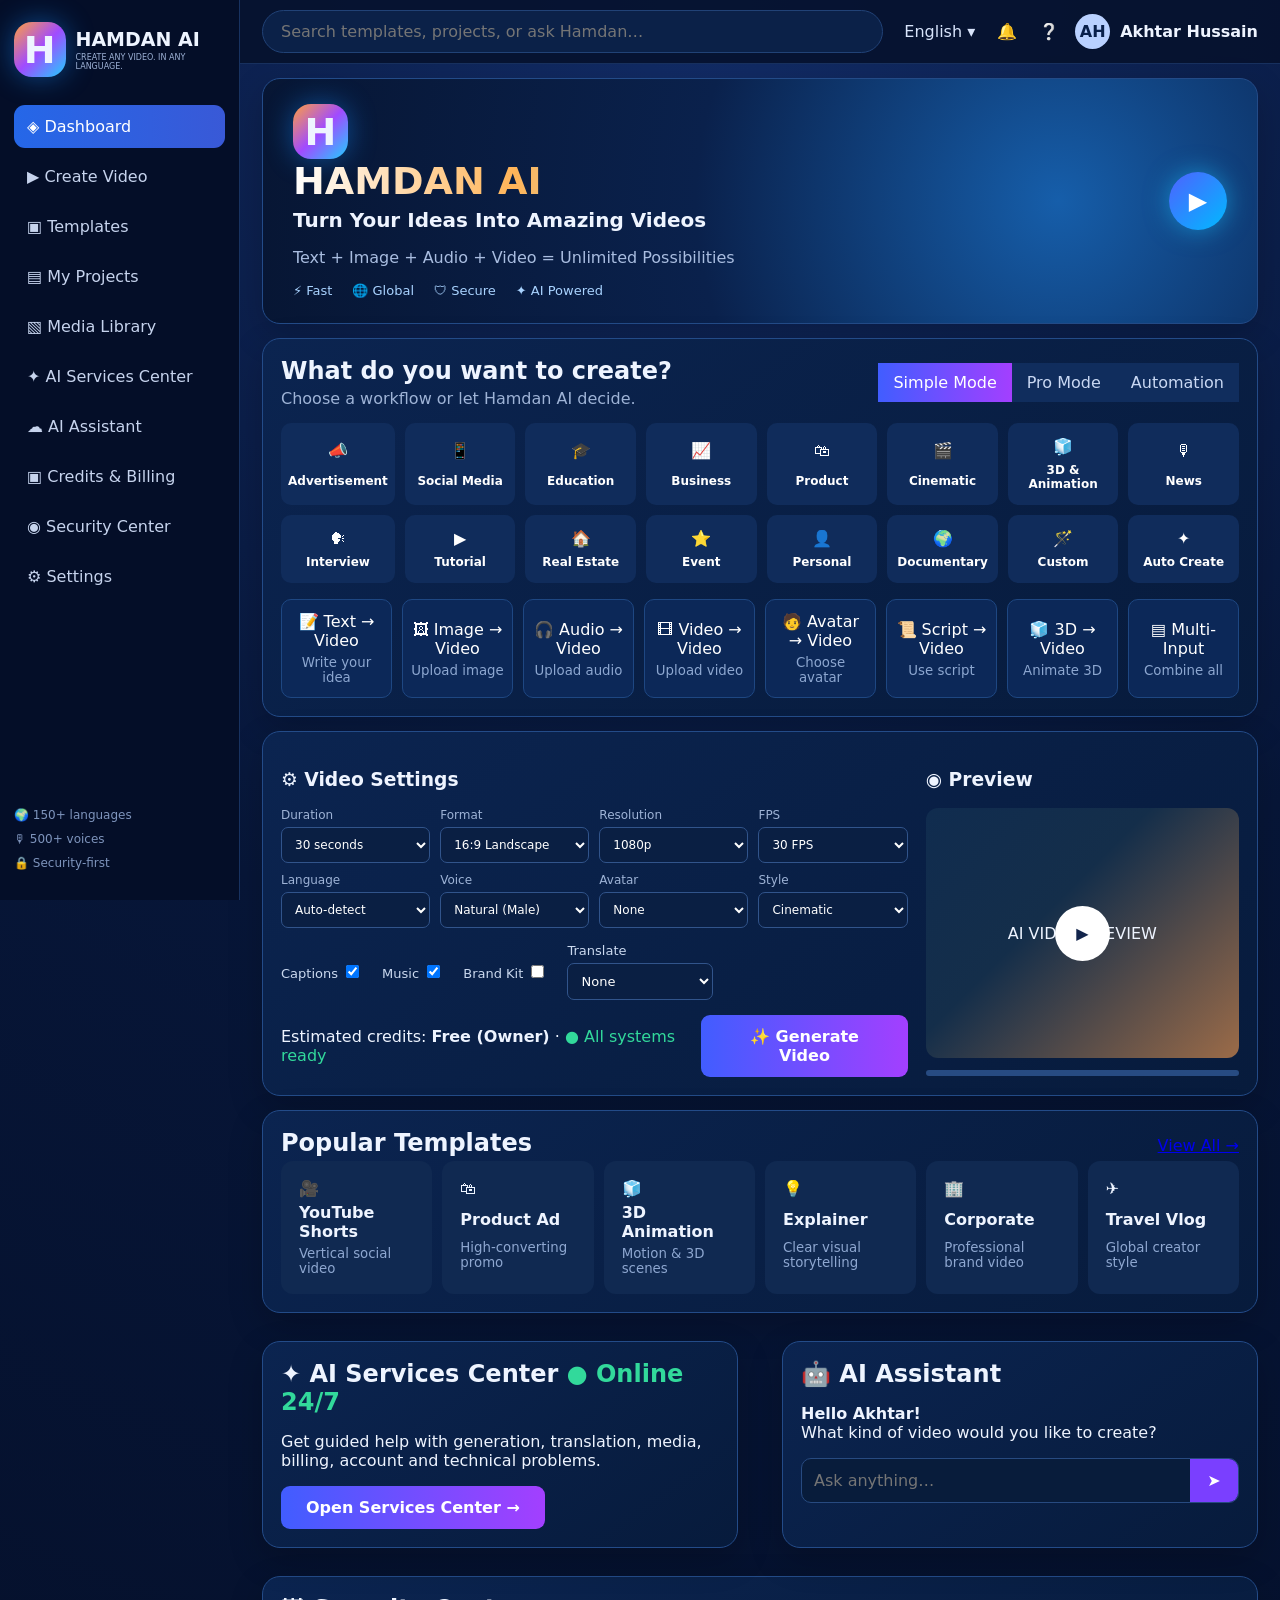
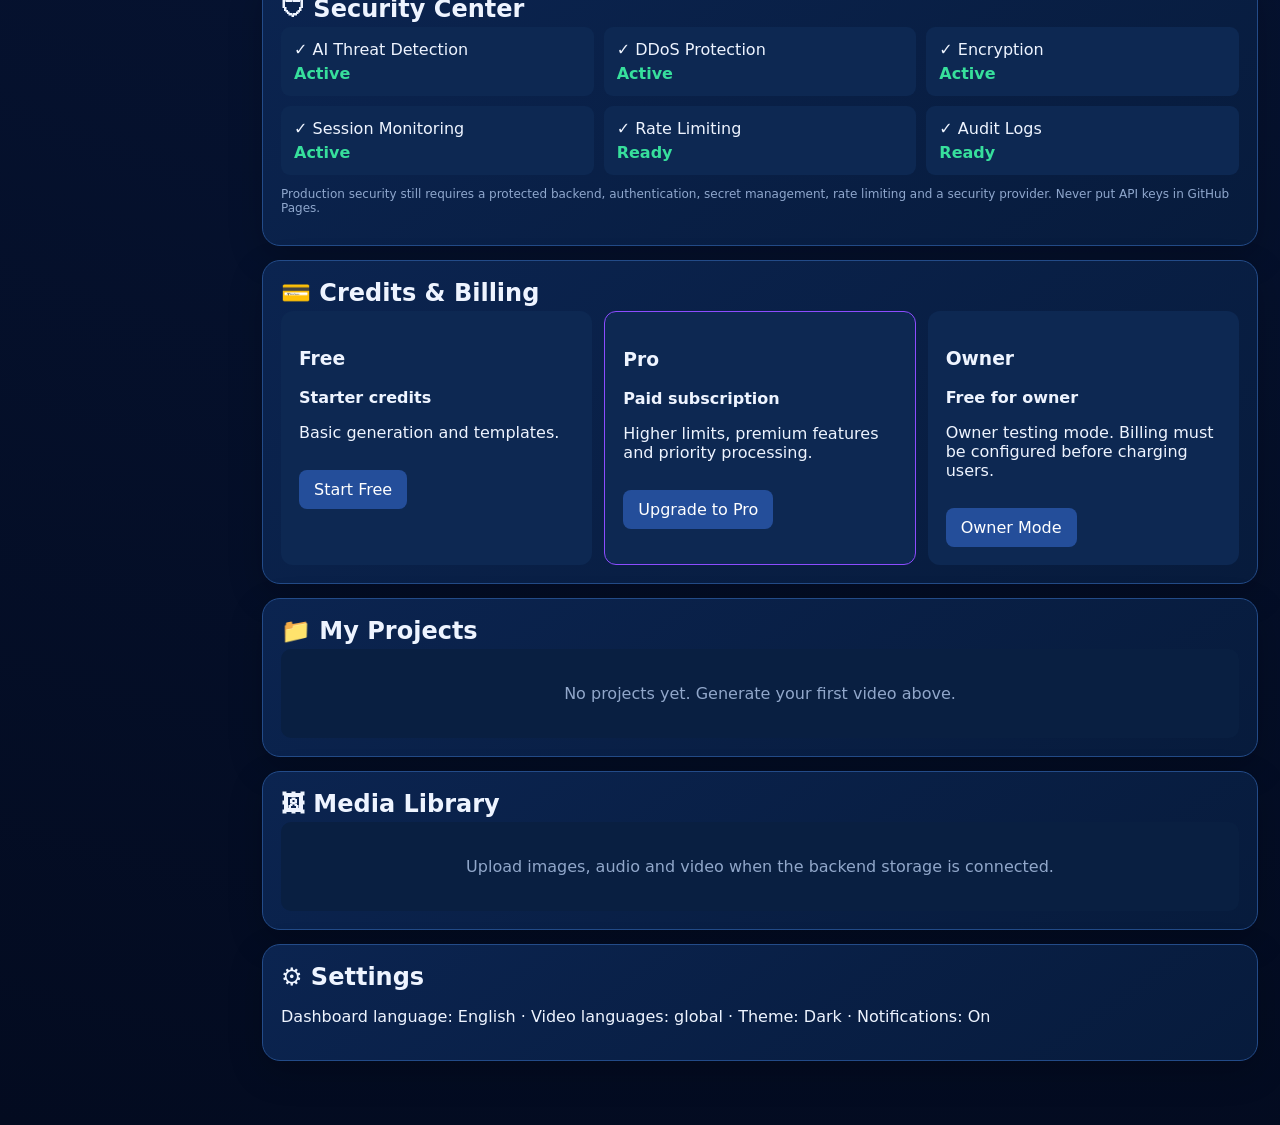
==== index.html @ 74b2fecd "Add files via upload" ====
<!doctype html>
<html lang="en">
<head>
<meta charset="utf-8">
<meta name="viewport" content="width=device-width,initial-scale=1">
<meta name="description" content="Hamdan AI — global AI video creation platform. Create videos from text, images, audio and video.">
<title>Hamdan AI — Global AI Video Platform</title>
<link rel="stylesheet" href="styles.css">
</head>
<body>
<div class="app">
  <aside class="sidebar">
    <div class="brand"><div class="logo">H</div><div><b>HAMDAN AI</b><small>CREATE ANY VIDEO. IN ANY LANGUAGE.</small></div></div>
    <nav>
      <a class="active" href="#dashboard">◈ Dashboard</a>
      <a href="#create">▶ Create Video</a>
      <a href="#templates">▣ Templates</a>
      <a href="#projects">▤ My Projects</a>
      <a href="#media">▧ Media Library</a>
      <a href="#services">✦ AI Services Center</a>
      <a href="#assistant">☁ AI Assistant</a>
      <a href="#billing">▣ Credits & Billing</a>
      <a href="#security">◉ Security Center</a>
      <a href="#settings">⚙ Settings</a>
    </nav>
    <div class="sidebar-foot">🌍 150+ languages<br>🎙 500+ voices<br>🔒 Security-first</div>
  </aside>

  <main>
    <header class="topbar">
      <input id="search" placeholder="Search templates, projects, or ask Hamdan…" aria-label="Search">
      <div class="top-actions"><button>English ▾</button><button>🔔</button><button>❔</button><div class="avatar">AH</div><b>Akhtar Hussain</b></div>
    </header>

    <section id="dashboard" class="hero">
      <div><div class="hero-logo">H</div><h1>HAMDAN AI</h1><h2>Turn Your Ideas Into Amazing Videos</h2><p>Text + Image + Audio + Video = Unlimited Possibilities</p>
      <div class="badges"><span>⚡ Fast</span><span>🌐 Global</span><span>🛡 Secure</span><span>✦ AI Powered</span></div></div>
      <button class="play" onclick="showToast('Demo preview opened')">▶</button>
    </section>

    <section id="create" class="panel">
      <div class="section-head"><div><h2>What do you want to create?</h2><p>Choose a workflow or let Hamdan AI decide.</p></div><div class="tabs"><button class="selected">Simple Mode</button><button>Pro Mode</button><button>Automation</button></div></div>
      <div class="cards categories">
        <button>📣<b>Advertisement</b></button><button>📱<b>Social Media</b></button><button>🎓<b>Education</b></button><button>📈<b>Business</b></button><button>🛍<b>Product</b></button><button>🎬<b>Cinematic</b></button><button>🧊<b>3D & Animation</b></button><button>🎙<b>News</b></button>
        <button>🗣<b>Interview</b></button><button>▶<b>Tutorial</b></button><button>🏠<b>Real Estate</b></button><button>⭐<b>Event</b></button><button>👤<b>Personal</b></button><button>🌍<b>Documentary</b></button><button>🪄<b>Custom</b></button><button>✦<b>Auto Create</b></button>
      </div>
      <div class="start-row">
        <button onclick="selectMode('text')">📝 Text → Video<small>Write your idea</small></button>
        <button onclick="selectMode('image')">🖼 Image → Video<small>Upload image</small></button>
        <button onclick="selectMode('audio')">🎧 Audio → Video<small>Upload audio</small></button>
        <button onclick="selectMode('video')">🎞 Video → Video<small>Upload video</small></button>
        <button onclick="selectMode('avatar')">🧑 Avatar → Video<small>Choose avatar</small></button>
        <button onclick="selectMode('script')">📜 Script → Video<small>Use script</small></button>
        <button onclick="selectMode('3d')">🧊 3D → Video<small>Animate 3D</small></button>
        <button onclick="selectMode('multi')">▤ Multi-Input<small>Combine all</small></button>
      </div>
    </section>

    <section class="workspace panel">
      <div class="settings">
        <h3>⚙ Video Settings</h3>
        <div class="grid">
          <label>Duration<select><option>30 seconds</option><option>60 seconds</option><option>2 minutes</option><option>5 minutes</option></select></label>
          <label>Format<select><option>16:9 Landscape</option><option>9:16 Portrait</option><option>1:1 Square</option></select></label>
          <label>Resolution<select><option>1080p</option><option>720p</option><option>4K</option></select></label>
          <label>FPS<select><option>30 FPS</option><option>60 FPS</option></select></label>
          <label>Language<select><option>Auto-detect</option><option>English</option><option>Urdu</option><option>Arabic</option><option>Spanish</option><option>French</option></select></label>
          <label>Voice<select><option>Natural (Male)</option><option>Natural (Female)</option></select></label>
          <label>Avatar<select><option>None</option><option>AI Presenter</option></select></label>
          <label>Style<select><option>Cinematic</option><option>Realistic</option><option>Animation</option><option>Documentary</option></select></label>
        </div>
        <div class="toggles"><span>Captions <input type="checkbox" checked></span><span>Music <input type="checkbox" checked></span><span>Brand Kit <input type="checkbox"></span><span>Translate <select><option>None</option><option>Urdu</option><option>Arabic</option></select></span></div>
        <div class="generate"><span>Estimated credits: <b>Free (Owner)</b> · <i>● All systems ready</i></span><button onclick="generate()">✨ Generate Video</button></div>
      </div>
      <div class="preview"><h3>◉ Preview</h3><div class="preview-box"><div>AI VIDEO PREVIEW</div><button onclick="showToast('Preview player opened')">▶</button></div><div class="timeline"></div></div>
    </section>

    <section id="templates" class="panel"><div class="section-head"><h2>Popular Templates</h2><a href="#templates">View All →</a></div><div class="template-grid">
      <article>🎥<b>YouTube Shorts</b><small>Vertical social video</small></article><article>🛍<b>Product Ad</b><small>High-converting promo</small></article><article>🧊<b>3D Animation</b><small>Motion & 3D scenes</small></article><article>💡<b>Explainer</b><small>Clear visual storytelling</small></article><article>🏢<b>Corporate</b><small>Professional brand video</small></article><article>✈️<b>Travel Vlog</b><small>Global creator style</small></article>
    </div></section>

    <section id="services" class="two-col">
      <div class="panel"><h2>✦ AI Services Center <span class="online">● Online 24/7</span></h2><p>Get guided help with generation, translation, media, billing, account and technical problems.</p><button class="primary" onclick="showToast('AI Services Center opened')">Open Services Center →</button></div>
      <div id="assistant" class="panel"><h2>🤖 AI Assistant</h2><p><b>Hello Akhtar!</b><br>What kind of video would you like to create?</p><div class="chat"><input id="chat" placeholder="Ask anything…"><button onclick="chat()">➤</button></div></div>
    </section>

    <section id="security" class="panel"><h2>🛡 Security Center</h2><div class="security-grid"><span>✓ AI Threat Detection <b>Active</b></span><span>✓ DDoS Protection <b>Active</b></span><span>✓ Encryption <b>Active</b></span><span>✓ Session Monitoring <b>Active</b></span><span>✓ Rate Limiting <b>Ready</b></span><span>✓ Audit Logs <b>Ready</b></span></div><p class="notice">Production security still requires a protected backend, authentication, secret management, rate limiting and a security provider. Never put API keys in GitHub Pages.</p></section>

    <section id="billing" class="panel"><h2>💳 Credits & Billing</h2><div class="pricing"><div><h3>Free</h3><strong>Starter credits</strong><p>Basic generation and templates.</p><button onclick="showToast('Free plan selected')">Start Free</button></div><div class="pro"><h3>Pro</h3><strong>Paid subscription</strong><p>Higher limits, premium features and priority processing.</p><button onclick="showToast('Payment integration placeholder')">Upgrade to Pro</button></div><div><h3>Owner</h3><strong>Free for owner</strong><p>Owner testing mode. Billing must be configured before charging users.</p><button onclick="showToast('Owner mode active')">Owner Mode</button></div></div></section>

    <section id="projects" class="panel"><h2>📁 My Projects</h2><div class="empty">No projects yet. Generate your first video above.</div></section>
    <section id="media" class="panel"><h2>🖼 Media Library</h2><div class="empty">Upload images, audio and video when the backend storage is connected.</div></section>
    <section id="settings" class="panel"><h2>⚙ Settings</h2><p>Dashboard language: English · Video languages: global · Theme: Dark · Notifications: On</p></section>
  </main>
</div>
<div id="toast" class="toast"></div>
<script src="app.js"></script>
</body>
</html>
---- styles.css ----
*{box-sizing:border-box}body{margin:0;font-family:Inter,system-ui,-apple-system,Segoe UI,sans-serif;background:#06122e;color:#eef4ff}button,input,select{font:inherit}button{cursor:pointer;border:0}.app{display:flex;min-height:100vh;background:radial-gradient(circle at 55% 0,#122c67 0,#071638 35%,#030b20 100%)}.sidebar{width:240px;padding:22px 14px;border-right:1px solid #183260;background:#040e28;position:sticky;top:0;height:100vh}.brand{display:flex;gap:10px;align-items:center;margin-bottom:28px}.logo,.hero-logo{width:55px;height:55px;border-radius:18px;display:grid;place-items:center;font-size:38px;font-weight:900;background:linear-gradient(135deg,#ff9f3f,#a14bff,#20cfff);box-shadow:0 0 28px #168dff77}.brand b{font-size:19px}.brand small{display:block;color:#9eb2d6;font-size:8px;margin-top:3px}.sidebar nav{display:grid;gap:7px}.sidebar nav a{color:#c6d3ed;text-decoration:none;padding:12px 13px;border-radius:11px}.sidebar nav a.active,.sidebar nav a:hover{background:linear-gradient(90deg,#2567e8,#3959d7);color:#fff}.sidebar-foot{position:absolute;bottom:25px;color:#7e94bc;font-size:12px;line-height:2}main{flex:1;padding-bottom:50px}.topbar{height:64px;border-bottom:1px solid #17305e;display:flex;align-items:center;gap:15px;padding:0 22px;background:#06122ee8;position:sticky;top:0;z-index:5}.topbar input{flex:1;max-width:650px;background:#0b2148;border:1px solid #214276;border-radius:25px;padding:11px 18px;color:#fff}.top-actions{display:flex;align-items:center;gap:10px;margin-left:auto}.top-actions button{background:transparent;color:#d8e4fb}.avatar{width:35px;height:35px;border-radius:50%;background:#b9d1ff;color:#09204b;display:grid;place-items:center;font-weight:800}.hero,.panel{margin:14px 22px;border:1px solid #234b88;border-radius:18px;background:linear-gradient(145deg,#0b2450,#071b3c);box-shadow:0 12px 35px #0003}.hero{min-height:185px;padding:25px 30px;display:flex;align-items:center;justify-content:space-between;background:radial-gradient(circle at 80% 50%,#165eaa,#0a214c 45%,#071634)}.hero h1{font-size:38px;margin:0;background:linear-gradient(90deg,#fff,#ffb458,#9ee7ff);color:transparent;background-clip:text}.hero h2{margin:5px 0;font-size:20px}.hero p{color:#a9bde0}.badges{display:flex;gap:20px;color:#a9d3ff;font-size:13px}.play{width:58px;height:58px;border-radius:50%;background:linear-gradient(135deg,#4e62ff,#00baff);color:#fff;font-size:24px;box-shadow:0 0 25px #18bfff88}.panel{padding:18px}.section-head{display:flex;justify-content:space-between;align-items:center}.section-head h2,.panel h2{margin:0 0 4px}.section-head p{margin:0;color:#9eb3d6}.tabs button{background:#102d5d;color:#c9d8f3;padding:10px 15px}.tabs .selected,.primary,.generate button{background:linear-gradient(90deg,#415dff,#a33fff);color:white}.cards{display:grid;grid-template-columns:repeat(8,1fr);gap:10px;margin-top:15px}.categories button{padding:14px 7px;background:#102c5b;border-radius:10px;color:white;display:grid;gap:7px;place-items:center}.categories button b{font-size:12px}.start-row{display:grid;grid-template-columns:repeat(8,1fr);gap:10px;margin-top:16px}.start-row button{padding:12px 7px;background:#0c2858;border:1px solid #1e4782;color:#fff;border-radius:10px}.start-row small{display:block;color:#8da7d0;margin-top:5px}.workspace{display:grid;grid-template-columns:2fr 1fr;gap:18px}.grid{display:grid;grid-template-columns:repeat(4,1fr);gap:10px}.grid label{font-size:12px;color:#9eb3d6}.grid select,.toggles select{width:100%;margin-top:5px;background:#0a1f43;border:1px solid #31548b;color:#fff;border-radius:7px;padding:9px}.toggles{display:flex;gap:20px;align-items:center;margin:15px 0;color:#cbd9ef;font-size:13px}.generate{display:flex;justify-content:space-between;align-items:center}.generate i,.online{color:#32d99b;font-style:normal}.generate button,.primary{padding:12px 25px;border-radius:9px;font-weight:800}.preview-box{height:250px;border-radius:12px;background:linear-gradient(135deg,#102c4f,#142e4a 40%,#9b6b48);display:grid;place-items:center;position:relative}.preview-box button{position:absolute;width:55px;height:55px;border-radius:50%;background:#fff;color:#13254c}.timeline{height:6px;background:#274b82;border-radius:10px;margin-top:12px}.template-grid{display:grid;grid-template-columns:repeat(6,1fr);gap:10px}.template-grid article{background:#102951;border-radius:12px;padding:18px;min-height:90px;display:grid;gap:5px}.template-grid small{color:#8ea7d0}.two-col{display:grid;grid-template-columns:1fr 1fr;gap:0}.two-col .panel{min-height:150px}.chat{display:flex;background:#081c3b;border:1px solid #274a80;border-radius:10px;overflow:hidden}.chat input{flex:1;background:transparent;border:0;padding:12px;color:white}.chat button{width:48px;background:#7a3fff;color:white}.security-grid{display:grid;grid-template-columns:repeat(3,1fr);gap:10px}.security-grid span{background:#0d2852;padding:13px;border-radius:9px}.security-grid b{display:block;color:#37df9c;margin-top:5px}.notice{color:#8fa7cd;font-size:12px}.pricing{display:grid;grid-template-columns:repeat(3,1fr);gap:12px}.pricing>div{background:#0d2852;padding:18px;border-radius:12px}.pricing .pro{border:1px solid #8c4cff}.pricing button{margin-top:12px;padding:10px 15px;border-radius:8px;background:#244e9a;color:#fff}.empty{padding:35px;text-align:center;color:#91a7ca;background:#091f41;border-radius:10px}.toast{position:fixed;right:25px;bottom:25px;background:#172f5e;border:1px solid #4975c5;padding:13px 18px;border-radius:10px;opacity:0;transform:translateY(15px);transition:.25s}.toast.show{opacity:1;transform:none}@media(max-width:1100px){.cards,.start-row{grid-template-columns:repeat(4,1fr)}.grid{grid-template-columns:repeat(2,1fr)}.template-grid{grid-template-columns:repeat(3,1fr)}}@media(max-width:760px){.sidebar{display:none}.top-actions b{display:none}.hero,.panel{margin:10px}.workspace,.two-col{grid-template-columns:1fr}.cards,.start-row{grid-template-columns:repeat(2,1fr)}.template-grid{grid-template-columns:repeat(2,1fr)}.security-grid,.pricing{grid-template-columns:1fr}.hero{padding:20px}.hero h1{font-size:28px}.badges{gap:8px;flex-wrap:wrap}.topbar{padding:0 10px}.generate{gap:10px;flex-direction:column;align-items:stretch}}
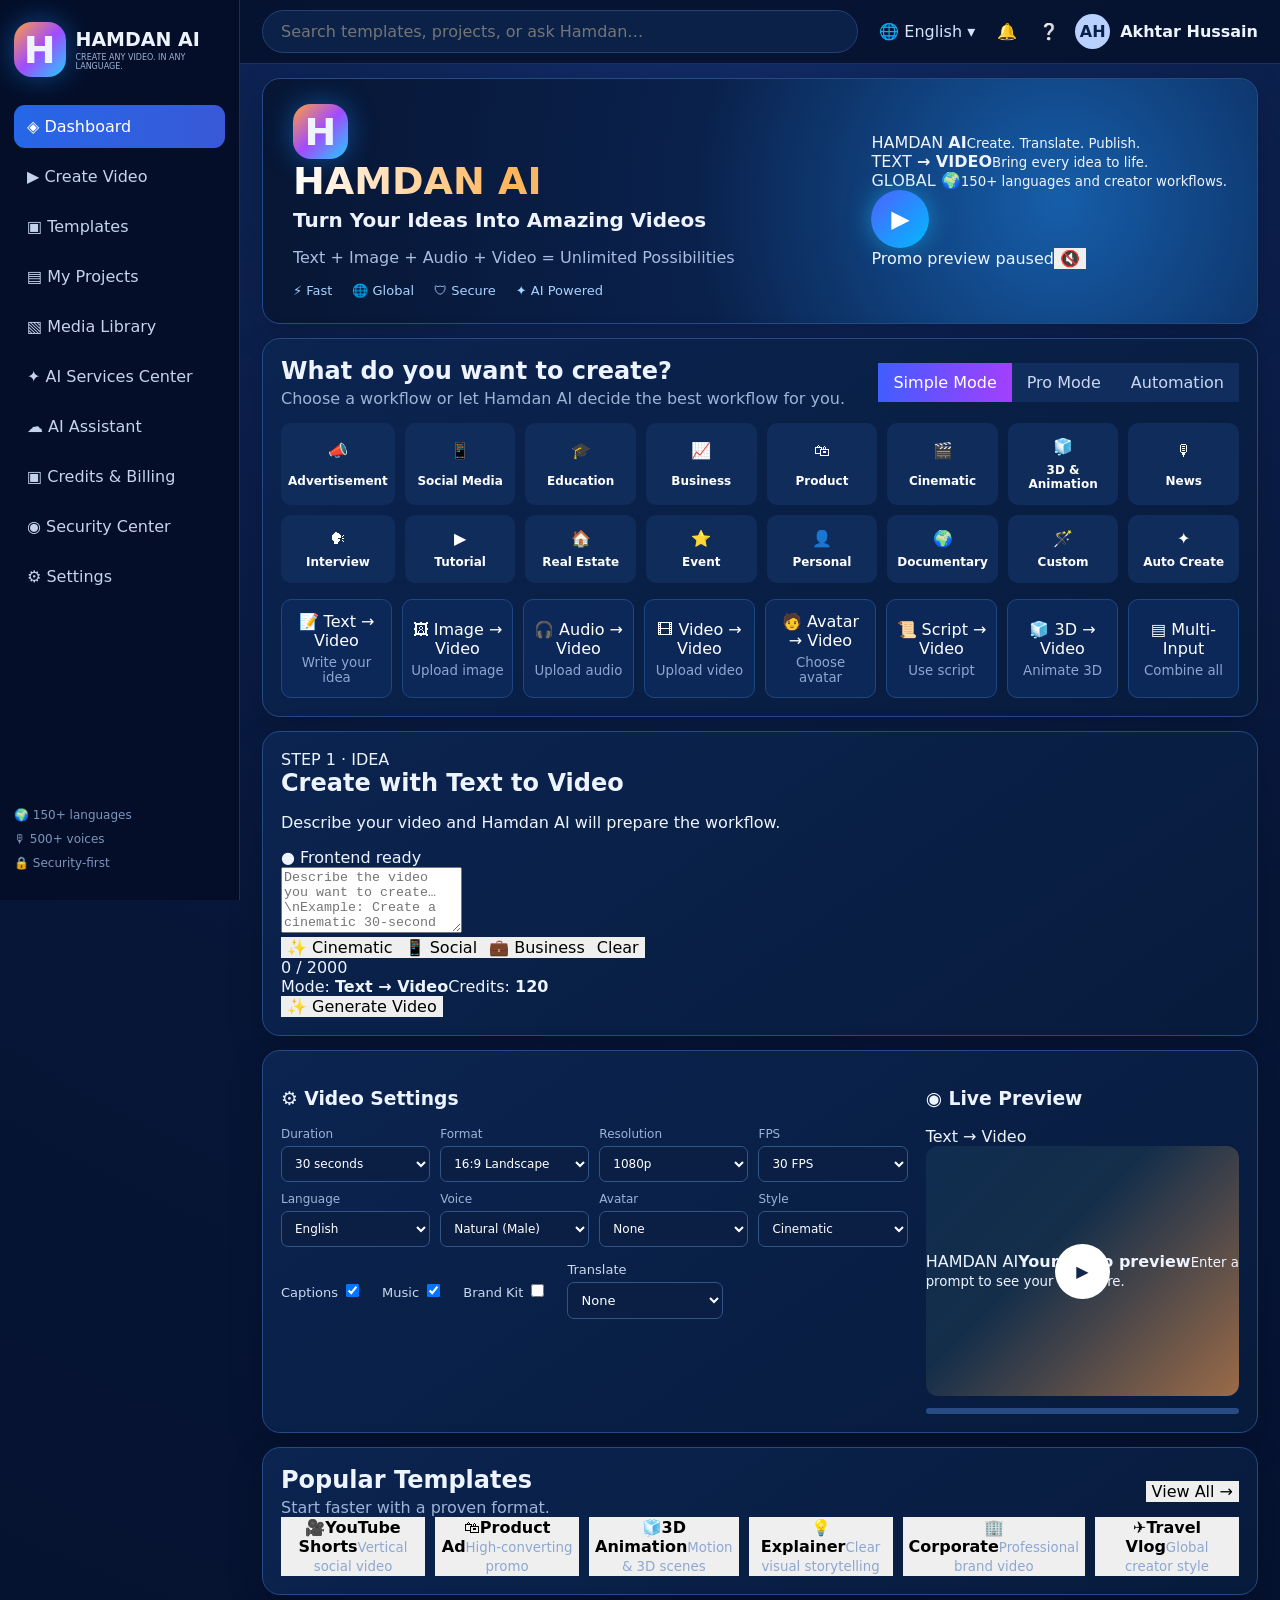
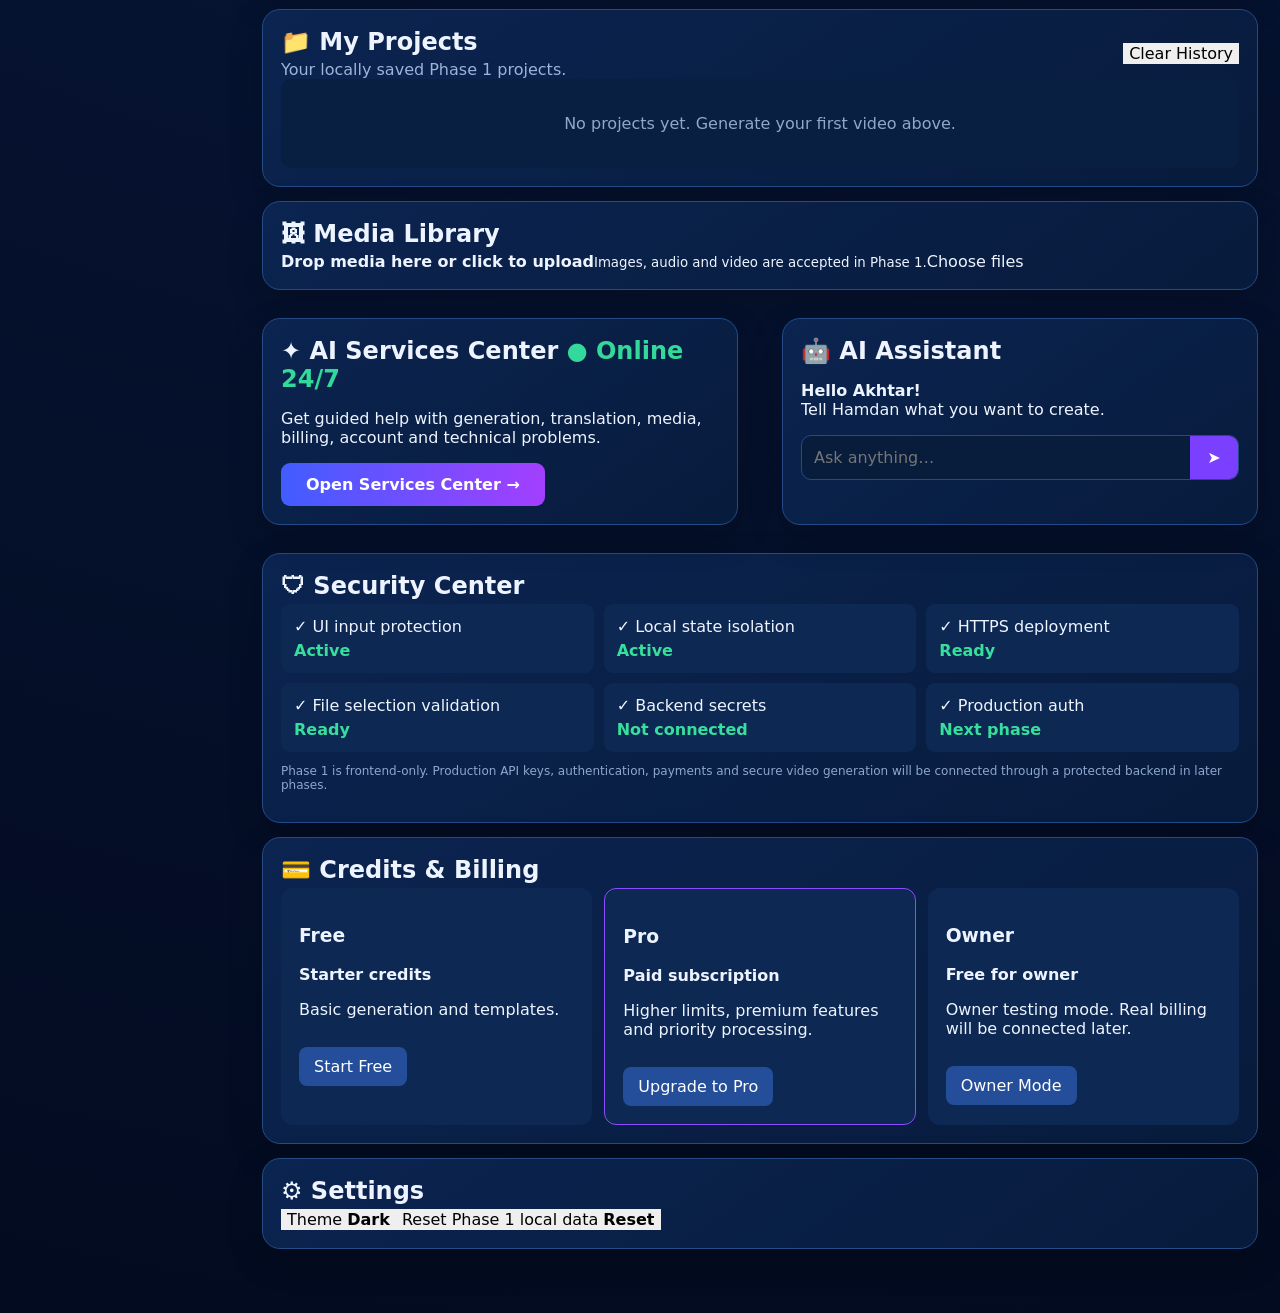
==== commit 390bfecd: "Phase 1: build functional dashboard controls and prompt workflow" ====
--- a/index.html
+++ b/index.html
@@ -11,7 +11,7 @@
 <div class="app">
   <aside class="sidebar">
     <div class="brand"><div class="logo">H</div><div><b>HAMDAN AI</b><small>CREATE ANY VIDEO. IN ANY LANGUAGE.</small></div></div>
-    <nav>
+    <nav aria-label="Main navigation">
       <a class="active" href="#dashboard">◈ Dashboard</a>
       <a href="#create">▶ Create Video</a>
       <a href="#templates">▣ Templates</a>
@@ -29,71 +29,82 @@
   <main>
     <header class="topbar">
       <input id="search" placeholder="Search templates, projects, or ask Hamdan…" aria-label="Search">
-      <div class="top-actions"><button>English ▾</button><button>🔔</button><button>❔</button><div class="avatar">AH</div><b>Akhtar Hussain</b></div>
+      <div class="top-actions"><button id="languageBtn" type="button">🌐 <span id="languageLabel">English</span> ▾</button><button id="notificationsBtn" type="button">🔔</button><button id="helpBtn" type="button">❔</button><div class="avatar">AH</div><b>Akhtar Hussain</b></div>
     </header>
 
     <section id="dashboard" class="hero">
-      <div><div class="hero-logo">H</div><h1>HAMDAN AI</h1><h2>Turn Your Ideas Into Amazing Videos</h2><p>Text + Image + Audio + Video = Unlimited Possibilities</p>
-      <div class="badges"><span>⚡ Fast</span><span>🌐 Global</span><span>🛡 Secure</span><span>✦ AI Powered</span></div></div>
-      <button class="play" onclick="showToast('Demo preview opened')">▶</button>
+      <div class="hero-copy"><div class="hero-logo">H</div><h1>HAMDAN AI</h1><h2>Turn Your Ideas Into Amazing Videos</h2><p>Text + Image + Audio + Video = Unlimited Possibilities</p><div class="badges"><span>⚡ Fast</span><span>🌐 Global</span><span>🛡 Secure</span><span>✦ AI Powered</span></div></div>
+      <div class="promo-player" id="promoPlayer" aria-label="Hamdan AI promotional preview">
+        <div class="promo-scene scene-a">HAMDAN <strong>AI</strong><small>Create. Translate. Publish.</small></div>
+        <div class="promo-scene scene-b">TEXT <strong>→ VIDEO</strong><small>Bring every idea to life.</small></div>
+        <div class="promo-scene scene-c">GLOBAL <strong>🌍</strong><small>150+ languages and creator workflows.</small></div>
+        <button class="play" id="promoPlay" type="button" aria-label="Play promotional video">▶</button>
+        <div class="promo-controls"><span id="promoStatus">Promo preview paused</span><button id="promoMute" type="button" aria-label="Toggle promo sound">🔇</button></div>
+      </div>
     </section>
 
     <section id="create" class="panel">
-      <div class="section-head"><div><h2>What do you want to create?</h2><p>Choose a workflow or let Hamdan AI decide.</p></div><div class="tabs"><button class="selected">Simple Mode</button><button>Pro Mode</button><button>Automation</button></div></div>
+      <div class="section-head"><div><h2>What do you want to create?</h2><p>Choose a workflow or let Hamdan AI decide the best workflow for you.</p></div><div class="tabs" role="tablist"><button class="selected" data-workflow="simple" type="button">Simple Mode</button><button data-workflow="pro" type="button">Pro Mode</button><button data-workflow="automation" type="button">Automation</button></div></div>
       <div class="cards categories">
-        <button>📣<b>Advertisement</b></button><button>📱<b>Social Media</b></button><button>🎓<b>Education</b></button><button>📈<b>Business</b></button><button>🛍<b>Product</b></button><button>🎬<b>Cinematic</b></button><button>🧊<b>3D & Animation</b></button><button>🎙<b>News</b></button>
-        <button>🗣<b>Interview</b></button><button>▶<b>Tutorial</b></button><button>🏠<b>Real Estate</b></button><button>⭐<b>Event</b></button><button>👤<b>Personal</b></button><button>🌍<b>Documentary</b></button><button>🪄<b>Custom</b></button><button>✦<b>Auto Create</b></button>
+        <button data-category="Advertisement" type="button">📣<b>Advertisement</b></button><button data-category="Social Media" type="button">📱<b>Social Media</b></button><button data-category="Education" type="button">🎓<b>Education</b></button><button data-category="Business" type="button">📈<b>Business</b></button><button data-category="Product" type="button">🛍<b>Product</b></button><button data-category="Cinematic" type="button">🎬<b>Cinematic</b></button><button data-category="3D & Animation" type="button">🧊<b>3D & Animation</b></button><button data-category="News" type="button">🎙<b>News</b></button>
+        <button data-category="Interview" type="button">🗣<b>Interview</b></button><button data-category="Tutorial" type="button">▶<b>Tutorial</b></button><button data-category="Real Estate" type="button">🏠<b>Real Estate</b></button><button data-category="Event" type="button">⭐<b>Event</b></button><button data-category="Personal" type="button">👤<b>Personal</b></button><button data-category="Documentary" type="button">🌍<b>Documentary</b></button><button data-category="Custom" type="button">🪄<b>Custom</b></button><button data-category="Auto Create" type="button">✦<b>Auto Create</b></button>
       </div>
       <div class="start-row">
-        <button onclick="selectMode('text')">📝 Text → Video<small>Write your idea</small></button>
-        <button onclick="selectMode('image')">🖼 Image → Video<small>Upload image</small></button>
-        <button onclick="selectMode('audio')">🎧 Audio → Video<small>Upload audio</small></button>
-        <button onclick="selectMode('video')">🎞 Video → Video<small>Upload video</small></button>
-        <button onclick="selectMode('avatar')">🧑 Avatar → Video<small>Choose avatar</small></button>
-        <button onclick="selectMode('script')">📜 Script → Video<small>Use script</small></button>
-        <button onclick="selectMode('3d')">🧊 3D → Video<small>Animate 3D</small></button>
-        <button onclick="selectMode('multi')">▤ Multi-Input<small>Combine all</small></button>
+        <button data-mode="text" type="button">📝 Text → Video<small>Write your idea</small></button>
+        <button data-mode="image" type="button">🖼 Image → Video<small>Upload image</small></button>
+        <button data-mode="audio" type="button">🎧 Audio → Video<small>Upload audio</small></button>
+        <button data-mode="video" type="button">🎞 Video → Video<small>Upload video</small></button>
+        <button data-mode="avatar" type="button">🧑 Avatar → Video<small>Choose avatar</small></button>
+        <button data-mode="script" type="button">📜 Script → Video<small>Use script</small></button>
+        <button data-mode="3d" type="button">🧊 3D → Video<small>Animate 3D</small></button>
+        <button data-mode="multi" type="button">▤ Multi-Input<small>Combine all</small></button>
       </div>
+    </section>
+
+    <section class="creator panel" aria-labelledby="creatorTitle">
+      <div class="creator-head"><div><span class="eyebrow">STEP 1 · IDEA</span><h2 id="creatorTitle">Create with <span id="currentMode">Text to Video</span></h2><p id="modeHint">Describe your video and Hamdan AI will prepare the workflow.</p></div><span class="ready">● Frontend ready</span></div>
+      <div class="prompt-wrap"><textarea id="prompt" rows="4" placeholder="Describe the video you want to create…\nExample: Create a cinematic 30-second travel video about the mountains of Pakistan."></textarea><div class="prompt-tools"><div><button data-prompt-template="cinematic" type="button">✨ Cinematic</button><button data-prompt-template="social" type="button">📱 Social</button><button data-prompt-template="business" type="button">💼 Business</button><button id="clearPrompt" type="button">Clear</button></div><span id="charCount">0 / 2000</span></div></div>
+      <div class="upload-panel" id="uploadPanel" hidden>
+        <label class="upload-box" for="mediaInput"><span id="uploadIcon">＋</span><b id="uploadTitle">Add media</b><small id="uploadHelp">Choose a file from your device.</small><input id="mediaInput" type="file" hidden></label><div id="fileName" class="file-name">No file selected</div>
+      </div>
+      <div class="creator-actions"><div class="creator-summary"><span>Mode: <b id="modeSummary">Text → Video</b></span><span>Credits: <b id="creditSummary">120</b></span></div><button id="generateBtn" class="generate-main" type="button">✨ Generate Video</button></div>
     </section>
 
     <section class="workspace panel">
       <div class="settings">
         <h3>⚙ Video Settings</h3>
         <div class="grid">
-          <label>Duration<select><option>30 seconds</option><option>60 seconds</option><option>2 minutes</option><option>5 minutes</option></select></label>
-          <label>Format<select><option>16:9 Landscape</option><option>9:16 Portrait</option><option>1:1 Square</option></select></label>
-          <label>Resolution<select><option>1080p</option><option>720p</option><option>4K</option></select></label>
-          <label>FPS<select><option>30 FPS</option><option>60 FPS</option></select></label>
-          <label>Language<select><option>Auto-detect</option><option>English</option><option>Urdu</option><option>Arabic</option><option>Spanish</option><option>French</option></select></label>
-          <label>Voice<select><option>Natural (Male)</option><option>Natural (Female)</option></select></label>
-          <label>Avatar<select><option>None</option><option>AI Presenter</option></select></label>
-          <label>Style<select><option>Cinematic</option><option>Realistic</option><option>Animation</option><option>Documentary</option></select></label>
+          <label>Duration<select id="duration"><option>30 seconds</option><option>60 seconds</option><option>2 minutes</option><option>5 minutes</option></select></label>
+          <label>Format<select id="format"><option>16:9 Landscape</option><option>9:16 Portrait</option><option>1:1 Square</option></select></label>
+          <label>Resolution<select id="resolution"><option>1080p</option><option>720p</option><option>4K</option></select></label>
+          <label>FPS<select id="fps"><option>30 FPS</option><option>60 FPS</option></select></label>
+          <label>Language<select id="language"><option>Auto-detect</option><option>English</option><option>Urdu</option><option>Arabic</option><option>Spanish</option><option>French</option><option>Chinese</option><option>Hindi</option><option>Turkish</option></select></label>
+          <label>Voice<select id="voice"><option>Natural (Male)</option><option>Natural (Female)</option></select></label>
+          <label>Avatar<select id="avatar"><option>None</option><option>AI Presenter</option></select></label>
+          <label>Style<select id="style"><option>Cinematic</option><option>Realistic</option><option>Animation</option><option>Documentary</option><option>3D</option></select></label>
         </div>
-        <div class="toggles"><span>Captions <input type="checkbox" checked></span><span>Music <input type="checkbox" checked></span><span>Brand Kit <input type="checkbox"></span><span>Translate <select><option>None</option><option>Urdu</option><option>Arabic</option></select></span></div>
-        <div class="generate"><span>Estimated credits: <b>Free (Owner)</b> · <i>● All systems ready</i></span><button onclick="generate()">✨ Generate Video</button></div>
+        <div class="toggles"><label>Captions <input id="captions" type="checkbox" checked></label><label>Music <input id="music" type="checkbox" checked></label><label>Brand Kit <input id="brandKit" type="checkbox"></label><label>Translate <select id="translate"><option>None</option><option>Urdu</option><option>Arabic</option><option>Spanish</option></select></label></div>
       </div>
-      <div class="preview"><h3>◉ Preview</h3><div class="preview-box"><div>AI VIDEO PREVIEW</div><button onclick="showToast('Preview player opened')">▶</button></div><div class="timeline"></div></div>
+      <div class="preview"><div class="preview-head"><h3>◉ Live Preview</h3><span id="previewMode">Text → Video</span></div><div class="preview-box" id="previewBox"><div class="preview-art"><span>HAMDAN AI</span><b id="previewTitle">Your video preview</b><small id="previewText">Enter a prompt to see your idea here.</small></div><button id="previewPlay" type="button">▶</button></div><div class="timeline"><span></span></div></div>
     </section>
 
-    <section id="templates" class="panel"><div class="section-head"><h2>Popular Templates</h2><a href="#templates">View All →</a></div><div class="template-grid">
-      <article>🎥<b>YouTube Shorts</b><small>Vertical social video</small></article><article>🛍<b>Product Ad</b><small>High-converting promo</small></article><article>🧊<b>3D Animation</b><small>Motion & 3D scenes</small></article><article>💡<b>Explainer</b><small>Clear visual storytelling</small></article><article>🏢<b>Corporate</b><small>Professional brand video</small></article><article>✈️<b>Travel Vlog</b><small>Global creator style</small></article>
+    <section id="templates" class="panel"><div class="section-head"><div><h2>Popular Templates</h2><p>Start faster with a proven format.</p></div><button id="viewTemplates" type="button">View All →</button></div><div class="template-grid">
+      <button data-template="YouTube Shorts" type="button">🎥<b>YouTube Shorts</b><small>Vertical social video</small></button><button data-template="Product Ad" type="button">🛍<b>Product Ad</b><small>High-converting promo</small></button><button data-template="3D Animation" type="button">🧊<b>3D Animation</b><small>Motion & 3D scenes</small></button><button data-template="Explainer" type="button">💡<b>Explainer</b><small>Clear visual storytelling</small></button><button data-template="Corporate" type="button">🏢<b>Corporate</b><small>Professional brand video</small></button><button data-template="Travel Vlog" type="button">✈️<b>Travel Vlog</b><small>Global creator style</small></button>
     </div></section>
 
-    <section id="services" class="two-col">
-      <div class="panel"><h2>✦ AI Services Center <span class="online">● Online 24/7</span></h2><p>Get guided help with generation, translation, media, billing, account and technical problems.</p><button class="primary" onclick="showToast('AI Services Center opened')">Open Services Center →</button></div>
-      <div id="assistant" class="panel"><h2>🤖 AI Assistant</h2><p><b>Hello Akhtar!</b><br>What kind of video would you like to create?</p><div class="chat"><input id="chat" placeholder="Ask anything…"><button onclick="chat()">➤</button></div></div>
-    </section>
+    <section id="projects" class="panel"><div class="section-head"><div><h2>📁 My Projects</h2><p>Your locally saved Phase 1 projects.</p></div><button id="clearProjects" type="button">Clear History</button></div><div id="projectsList" class="project-list"><div class="empty">No projects yet. Generate your first video above.</div></div></section>
+    <section id="media" class="panel"><h2>🖼 Media Library</h2><div class="media-drop" id="mediaDrop"><b>Drop media here or click to upload</b><small>Images, audio and video are accepted in Phase 1.</small><label class="secondary-btn" for="libraryInput">Choose files<input id="libraryInput" type="file" multiple hidden></label><div id="libraryFiles"></div></div></section>
 
-    <section id="security" class="panel"><h2>🛡 Security Center</h2><div class="security-grid"><span>✓ AI Threat Detection <b>Active</b></span><span>✓ DDoS Protection <b>Active</b></span><span>✓ Encryption <b>Active</b></span><span>✓ Session Monitoring <b>Active</b></span><span>✓ Rate Limiting <b>Ready</b></span><span>✓ Audit Logs <b>Ready</b></span></div><p class="notice">Production security still requires a protected backend, authentication, secret management, rate limiting and a security provider. Never put API keys in GitHub Pages.</p></section>
+    <section id="services" class="two-col"><div class="panel"><h2>✦ AI Services Center <span class="online">● Online 24/7</span></h2><p>Get guided help with generation, translation, media, billing, account and technical problems.</p><button class="primary" id="servicesBtn" type="button">Open Services Center →</button></div><div id="assistant" class="panel"><h2>🤖 AI Assistant</h2><p><b>Hello Akhtar!</b><br>Tell Hamdan what you want to create.</p><div class="chat"><input id="chat" placeholder="Ask anything…"><button id="chatBtn" type="button">➤</button></div><div id="chatReply" class="chat-reply"></div></div></section>
 
-    <section id="billing" class="panel"><h2>💳 Credits & Billing</h2><div class="pricing"><div><h3>Free</h3><strong>Starter credits</strong><p>Basic generation and templates.</p><button onclick="showToast('Free plan selected')">Start Free</button></div><div class="pro"><h3>Pro</h3><strong>Paid subscription</strong><p>Higher limits, premium features and priority processing.</p><button onclick="showToast('Payment integration placeholder')">Upgrade to Pro</button></div><div><h3>Owner</h3><strong>Free for owner</strong><p>Owner testing mode. Billing must be configured before charging users.</p><button onclick="showToast('Owner mode active')">Owner Mode</button></div></div></section>
+    <section id="security" class="panel"><h2>🛡 Security Center</h2><div class="security-grid"><span>✓ UI input protection <b>Active</b></span><span>✓ Local state isolation <b>Active</b></span><span>✓ HTTPS deployment <b>Ready</b></span><span>✓ File selection validation <b>Ready</b></span><span>✓ Backend secrets <b>Not connected</b></span><span>✓ Production auth <b>Next phase</b></span></div><p class="notice">Phase 1 is frontend-only. Production API keys, authentication, payments and secure video generation will be connected through a protected backend in later phases.</p></section>
 
-    <section id="projects" class="panel"><h2>📁 My Projects</h2><div class="empty">No projects yet. Generate your first video above.</div></section>
-    <section id="media" class="panel"><h2>🖼 Media Library</h2><div class="empty">Upload images, audio and video when the backend storage is connected.</div></section>
-    <section id="settings" class="panel"><h2>⚙ Settings</h2><p>Dashboard language: English · Video languages: global · Theme: Dark · Notifications: On</p></section>
+    <section id="billing" class="panel"><h2>💳 Credits & Billing</h2><div class="pricing"><div><h3>Free</h3><strong>Starter credits</strong><p>Basic generation and templates.</p><button id="freePlan" type="button">Start Free</button></div><div class="pro"><h3>Pro</h3><strong>Paid subscription</strong><p>Higher limits, premium features and priority processing.</p><button id="proPlan" type="button">Upgrade to Pro</button></div><div><h3>Owner</h3><strong>Free for owner</strong><p>Owner testing mode. Real billing will be connected later.</p><button id="ownerMode" type="button">Owner Mode</button></div></div></section>
+
+    <section id="settings" class="panel"><h2>⚙ Settings</h2><div class="settings-list"><button id="themeBtn" type="button">Theme <b>Dark</b></button><button id="resetBtn" type="button">Reset Phase 1 local data <b>Reset</b></button></div></section>
   </main>
 </div>
-<div id="toast" class="toast"></div>
+<div id="toast" class="toast" role="status" aria-live="polite"></div>
 <script src="app.js"></script>
 </body>
 </html>
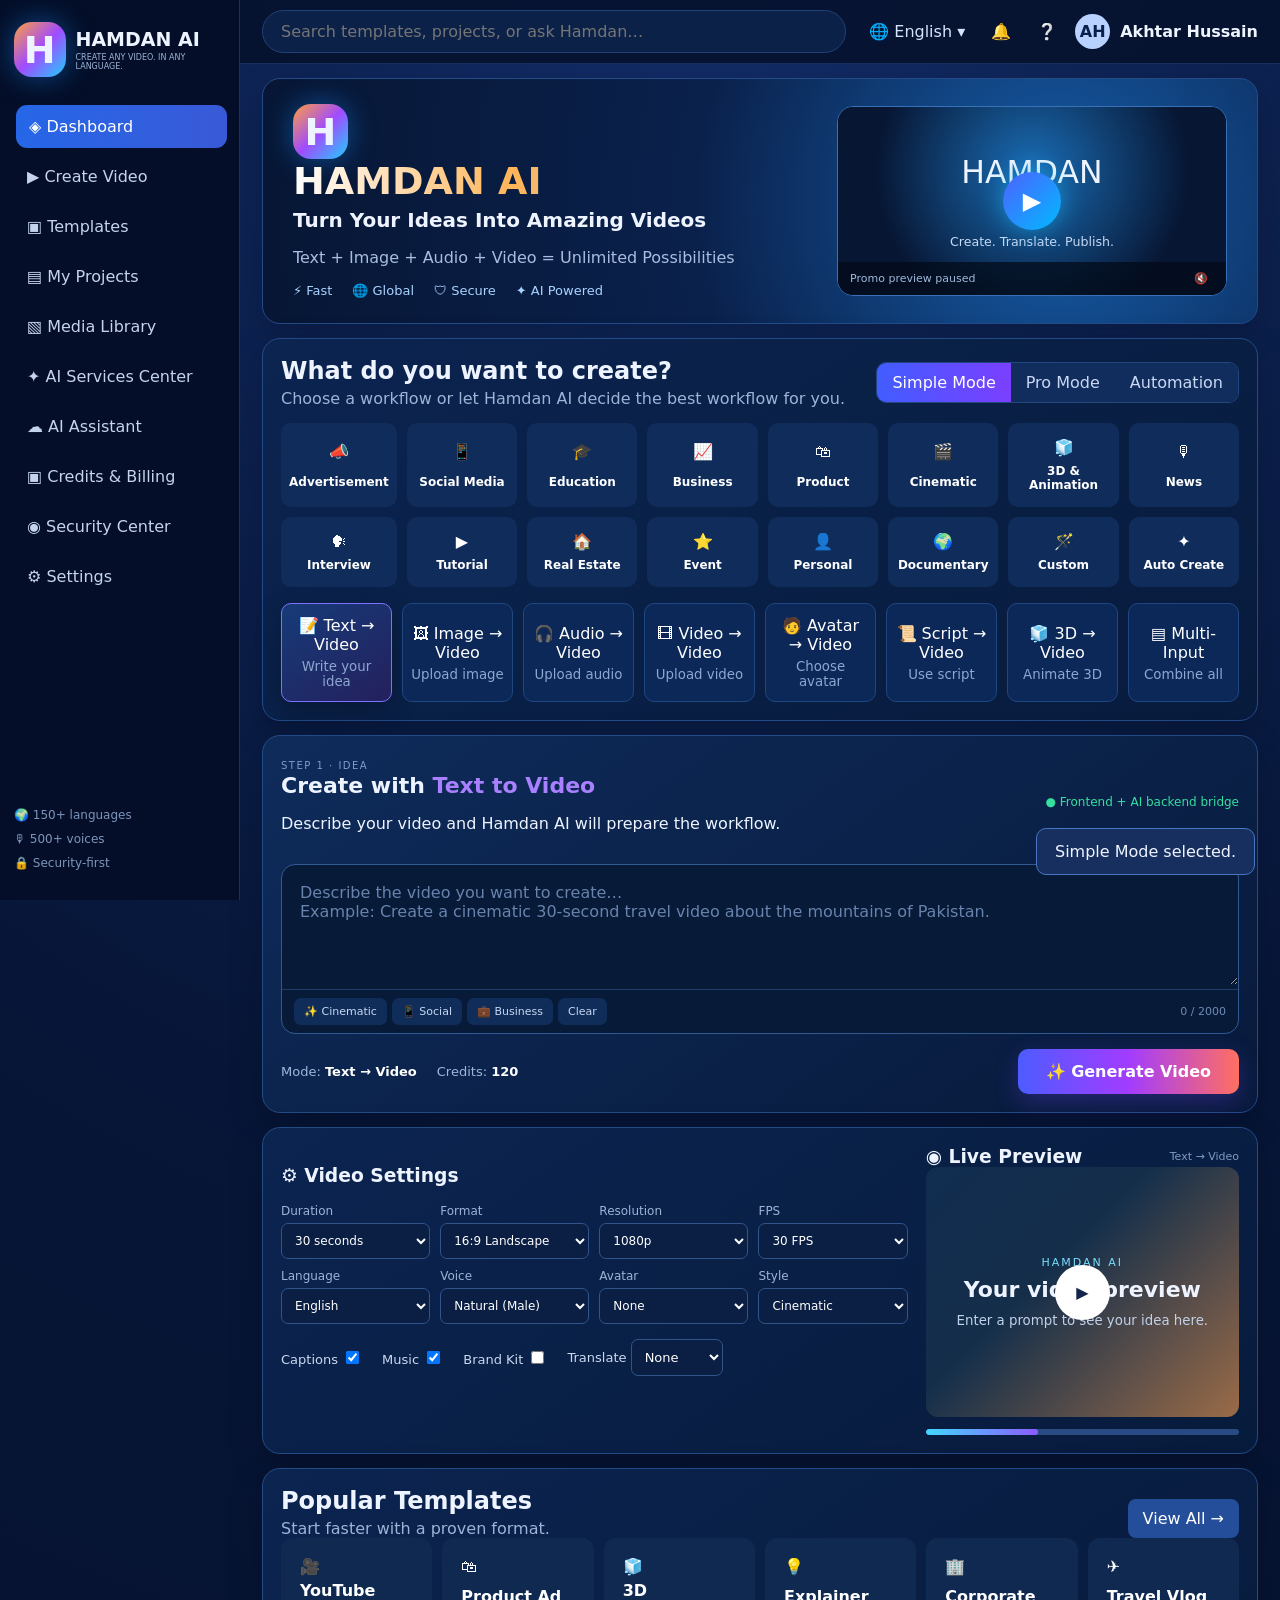
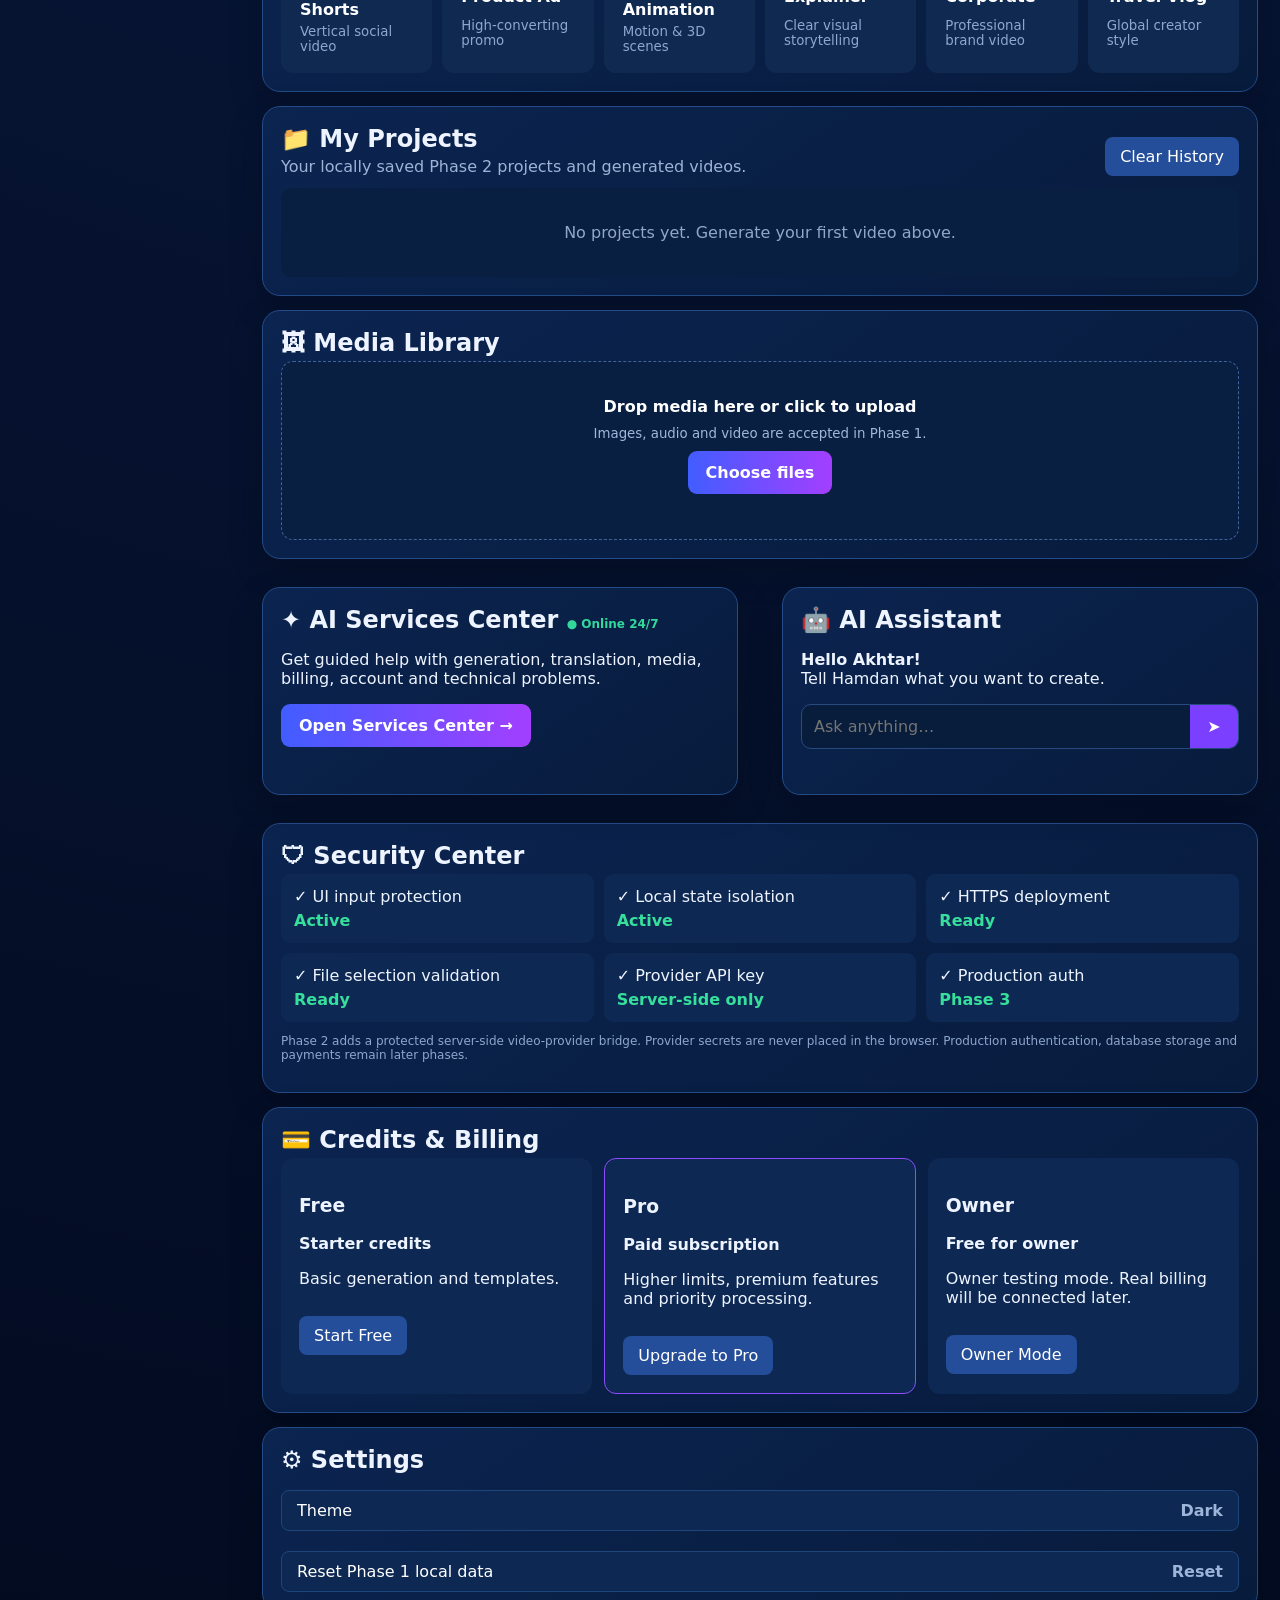
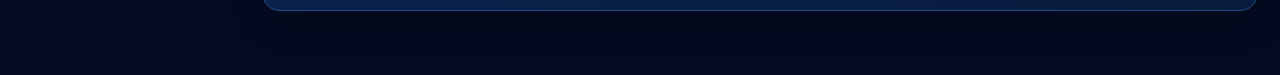
==== commit 3b4157e3: "Phase 2: connect frontend to secure video generation bridge" ====
--- a/index.html
+++ b/index.html
@@ -62,8 +62,8 @@
     </section>
 
     <section class="creator panel" aria-labelledby="creatorTitle">
-      <div class="creator-head"><div><span class="eyebrow">STEP 1 · IDEA</span><h2 id="creatorTitle">Create with <span id="currentMode">Text to Video</span></h2><p id="modeHint">Describe your video and Hamdan AI will prepare the workflow.</p></div><span class="ready">● Frontend ready</span></div>
-      <div class="prompt-wrap"><textarea id="prompt" rows="4" placeholder="Describe the video you want to create…\nExample: Create a cinematic 30-second travel video about the mountains of Pakistan."></textarea><div class="prompt-tools"><div><button data-prompt-template="cinematic" type="button">✨ Cinematic</button><button data-prompt-template="social" type="button">📱 Social</button><button data-prompt-template="business" type="button">💼 Business</button><button id="clearPrompt" type="button">Clear</button></div><span id="charCount">0 / 2000</span></div></div>
+      <div class="creator-head"><div><span class="eyebrow">STEP 1 · IDEA</span><h2 id="creatorTitle">Create with <span id="currentMode">Text to Video</span></h2><p id="modeHint">Describe your video and Hamdan AI will prepare the workflow.</p></div><span class="ready">● Frontend + AI backend bridge</span></div>
+      <div class="prompt-wrap"><textarea id="prompt" rows="4" maxlength="5000" placeholder="Describe the video you want to create…\nExample: Create a cinematic 30-second travel video about the mountains of Pakistan."></textarea><div class="prompt-tools"><div><button data-prompt-template="cinematic" type="button">✨ Cinematic</button><button data-prompt-template="social" type="button">📱 Social</button><button data-prompt-template="business" type="button">💼 Business</button><button id="clearPrompt" type="button">Clear</button></div><span id="charCount">0 / 2000</span></div></div>
       <div class="upload-panel" id="uploadPanel" hidden>
         <label class="upload-box" for="mediaInput"><span id="uploadIcon">＋</span><b id="uploadTitle">Add media</b><small id="uploadHelp">Choose a file from your device.</small><input id="mediaInput" type="file" hidden></label><div id="fileName" class="file-name">No file selected</div>
       </div>
@@ -92,12 +92,12 @@
       <button data-template="YouTube Shorts" type="button">🎥<b>YouTube Shorts</b><small>Vertical social video</small></button><button data-template="Product Ad" type="button">🛍<b>Product Ad</b><small>High-converting promo</small></button><button data-template="3D Animation" type="button">🧊<b>3D Animation</b><small>Motion & 3D scenes</small></button><button data-template="Explainer" type="button">💡<b>Explainer</b><small>Clear visual storytelling</small></button><button data-template="Corporate" type="button">🏢<b>Corporate</b><small>Professional brand video</small></button><button data-template="Travel Vlog" type="button">✈️<b>Travel Vlog</b><small>Global creator style</small></button>
     </div></section>
 
-    <section id="projects" class="panel"><div class="section-head"><div><h2>📁 My Projects</h2><p>Your locally saved Phase 1 projects.</p></div><button id="clearProjects" type="button">Clear History</button></div><div id="projectsList" class="project-list"><div class="empty">No projects yet. Generate your first video above.</div></div></section>
+    <section id="projects" class="panel"><div class="section-head"><div><h2>📁 My Projects</h2><p>Your locally saved Phase 2 projects and generated videos.</p></div><button id="clearProjects" type="button">Clear History</button></div><div id="projectsList" class="project-list"><div class="empty">No projects yet. Generate your first video above.</div></div></section>
     <section id="media" class="panel"><h2>🖼 Media Library</h2><div class="media-drop" id="mediaDrop"><b>Drop media here or click to upload</b><small>Images, audio and video are accepted in Phase 1.</small><label class="secondary-btn" for="libraryInput">Choose files<input id="libraryInput" type="file" multiple hidden></label><div id="libraryFiles"></div></div></section>
 
     <section id="services" class="two-col"><div class="panel"><h2>✦ AI Services Center <span class="online">● Online 24/7</span></h2><p>Get guided help with generation, translation, media, billing, account and technical problems.</p><button class="primary" id="servicesBtn" type="button">Open Services Center →</button></div><div id="assistant" class="panel"><h2>🤖 AI Assistant</h2><p><b>Hello Akhtar!</b><br>Tell Hamdan what you want to create.</p><div class="chat"><input id="chat" placeholder="Ask anything…"><button id="chatBtn" type="button">➤</button></div><div id="chatReply" class="chat-reply"></div></div></section>
 
-    <section id="security" class="panel"><h2>🛡 Security Center</h2><div class="security-grid"><span>✓ UI input protection <b>Active</b></span><span>✓ Local state isolation <b>Active</b></span><span>✓ HTTPS deployment <b>Ready</b></span><span>✓ File selection validation <b>Ready</b></span><span>✓ Backend secrets <b>Not connected</b></span><span>✓ Production auth <b>Next phase</b></span></div><p class="notice">Phase 1 is frontend-only. Production API keys, authentication, payments and secure video generation will be connected through a protected backend in later phases.</p></section>
+    <section id="security" class="panel"><h2>🛡 Security Center</h2><div class="security-grid"><span>✓ UI input protection <b>Active</b></span><span>✓ Local state isolation <b>Active</b></span><span>✓ HTTPS deployment <b>Ready</b></span><span>✓ File selection validation <b>Ready</b></span><span>✓ Provider API key <b>Server-side only</b></span><span>✓ Production auth <b>Phase 3</b></span></div><p class="notice">Phase 2 adds a protected server-side video-provider bridge. Provider secrets are never placed in the browser. Production authentication, database storage and payments remain later phases.</p></section>
 
     <section id="billing" class="panel"><h2>💳 Credits & Billing</h2><div class="pricing"><div><h3>Free</h3><strong>Starter credits</strong><p>Basic generation and templates.</p><button id="freePlan" type="button">Start Free</button></div><div class="pro"><h3>Pro</h3><strong>Paid subscription</strong><p>Higher limits, premium features and priority processing.</p><button id="proPlan" type="button">Upgrade to Pro</button></div><div><h3>Owner</h3><strong>Free for owner</strong><p>Owner testing mode. Real billing will be connected later.</p><button id="ownerMode" type="button">Owner Mode</button></div></div></section>
 
@@ -105,6 +105,8 @@
   </main>
 </div>
 <div id="toast" class="toast" role="status" aria-live="polite"></div>
+<script>window.HAMDAN_API_BASE = "";</script>
 <script src="app.js"></script>
+<script src="phase2.js"></script>
 </body>
-</html>+</html>
--- a/styles.css
+++ b/styles.css
@@ -1 +1 @@
-*{box-sizing:border-box}body{margin:0;font-family:Inter,system-ui,-apple-system,Segoe UI,sans-serif;background:#06122e;color:#eef4ff}button,input,select{font:inherit}button{cursor:pointer;border:0}.app{display:flex;min-height:100vh;background:radial-gradient(circle at 55% 0,#122c67 0,#071638 35%,#030b20 100%)}.sidebar{width:240px;padding:22px 14px;border-right:1px solid #183260;background:#040e28;position:sticky;top:0;height:100vh}.brand{display:flex;gap:10px;align-items:center;margin-bottom:28px}.logo,.hero-logo{width:55px;height:55px;border-radius:18px;display:grid;place-items:center;font-size:38px;font-weight:900;background:linear-gradient(135deg,#ff9f3f,#a14bff,#20cfff);box-shadow:0 0 28px #168dff77}.brand b{font-size:19px}.brand small{display:block;color:#9eb2d6;font-size:8px;margin-top:3px}.sidebar nav{display:grid;gap:7px}.sidebar nav a{color:#c6d3ed;text-decoration:none;padding:12px 13px;border-radius:11px}.sidebar nav a.active,.sidebar nav a:hover{background:linear-gradient(90deg,#2567e8,#3959d7);color:#fff}.sidebar-foot{position:absolute;bottom:25px;color:#7e94bc;font-size:12px;line-height:2}main{flex:1;padding-bottom:50px}.topbar{height:64px;border-bottom:1px solid #17305e;display:flex;align-items:center;gap:15px;padding:0 22px;background:#06122ee8;position:sticky;top:0;z-index:5}.topbar input{flex:1;max-width:650px;background:#0b2148;border:1px solid #214276;border-radius:25px;padding:11px 18px;color:#fff}.top-actions{display:flex;align-items:center;gap:10px;margin-left:auto}.top-actions button{background:transparent;color:#d8e4fb}.avatar{width:35px;height:35px;border-radius:50%;background:#b9d1ff;color:#09204b;display:grid;place-items:center;font-weight:800}.hero,.panel{margin:14px 22px;border:1px solid #234b88;border-radius:18px;background:linear-gradient(145deg,#0b2450,#071b3c);box-shadow:0 12px 35px #0003}.hero{min-height:185px;padding:25px 30px;display:flex;align-items:center;justify-content:space-between;background:radial-gradient(circle at 80% 50%,#165eaa,#0a214c 45%,#071634)}.hero h1{font-size:38px;margin:0;background:linear-gradient(90deg,#fff,#ffb458,#9ee7ff);color:transparent;background-clip:text}.hero h2{margin:5px 0;font-size:20px}.hero p{color:#a9bde0}.badges{display:flex;gap:20px;color:#a9d3ff;font-size:13px}.play{width:58px;height:58px;border-radius:50%;background:linear-gradient(135deg,#4e62ff,#00baff);color:#fff;font-size:24px;box-shadow:0 0 25px #18bfff88}.panel{padding:18px}.section-head{display:flex;justify-content:space-between;align-items:center}.section-head h2,.panel h2{margin:0 0 4px}.section-head p{margin:0;color:#9eb3d6}.tabs button{background:#102d5d;color:#c9d8f3;padding:10px 15px}.tabs .selected,.primary,.generate button{background:linear-gradient(90deg,#415dff,#a33fff);color:white}.cards{display:grid;grid-template-columns:repeat(8,1fr);gap:10px;margin-top:15px}.categories button{padding:14px 7px;background:#102c5b;border-radius:10px;color:white;display:grid;gap:7px;place-items:center}.categories button b{font-size:12px}.start-row{display:grid;grid-template-columns:repeat(8,1fr);gap:10px;margin-top:16px}.start-row button{padding:12px 7px;background:#0c2858;border:1px solid #1e4782;color:#fff;border-radius:10px}.start-row small{display:block;color:#8da7d0;margin-top:5px}.workspace{display:grid;grid-template-columns:2fr 1fr;gap:18px}.grid{display:grid;grid-template-columns:repeat(4,1fr);gap:10px}.grid label{font-size:12px;color:#9eb3d6}.grid select,.toggles select{width:100%;margin-top:5px;background:#0a1f43;border:1px solid #31548b;color:#fff;border-radius:7px;padding:9px}.toggles{display:flex;gap:20px;align-items:center;margin:15px 0;color:#cbd9ef;font-size:13px}.generate{display:flex;justify-content:space-between;align-items:center}.generate i,.online{color:#32d99b;font-style:normal}.generate button,.primary{padding:12px 25px;border-radius:9px;font-weight:800}.preview-box{height:250px;border-radius:12px;background:linear-gradient(135deg,#102c4f,#142e4a 40%,#9b6b48);display:grid;place-items:center;position:relative}.preview-box button{position:absolute;width:55px;height:55px;border-radius:50%;background:#fff;color:#13254c}.timeline{height:6px;background:#274b82;border-radius:10px;margin-top:12px}.template-grid{display:grid;grid-template-columns:repeat(6,1fr);gap:10px}.template-grid article{background:#102951;border-radius:12px;padding:18px;min-height:90px;display:grid;gap:5px}.template-grid small{color:#8ea7d0}.two-col{display:grid;grid-template-columns:1fr 1fr;gap:0}.two-col .panel{min-height:150px}.chat{display:flex;background:#081c3b;border:1px solid #274a80;border-radius:10px;overflow:hidden}.chat input{flex:1;background:transparent;border:0;padding:12px;color:white}.chat button{width:48px;background:#7a3fff;color:white}.security-grid{display:grid;grid-template-columns:repeat(3,1fr);gap:10px}.security-grid span{background:#0d2852;padding:13px;border-radius:9px}.security-grid b{display:block;color:#37df9c;margin-top:5px}.notice{color:#8fa7cd;font-size:12px}.pricing{display:grid;grid-template-columns:repeat(3,1fr);gap:12px}.pricing>div{background:#0d2852;padding:18px;border-radius:12px}.pricing .pro{border:1px solid #8c4cff}.pricing button{margin-top:12px;padding:10px 15px;border-radius:8px;background:#244e9a;color:#fff}.empty{padding:35px;text-align:center;color:#91a7ca;background:#091f41;border-radius:10px}.toast{position:fixed;right:25px;bottom:25px;background:#172f5e;border:1px solid #4975c5;padding:13px 18px;border-radius:10px;opacity:0;transform:translateY(15px);transition:.25s}.toast.show{opacity:1;transform:none}@media(max-width:1100px){.cards,.start-row{grid-template-columns:repeat(4,1fr)}.grid{grid-template-columns:repeat(2,1fr)}.template-grid{grid-template-columns:repeat(3,1fr)}}@media(max-width:760px){.sidebar{display:none}.top-actions b{display:none}.hero,.panel{margin:10px}.workspace,.two-col{grid-template-columns:1fr}.cards,.start-row{grid-template-columns:repeat(2,1fr)}.template-grid{grid-template-columns:repeat(2,1fr)}.security-grid,.pricing{grid-template-columns:1fr}.hero{padding:20px}.hero h1{font-size:28px}.badges{gap:8px;flex-wrap:wrap}.topbar{padding:0 10px}.generate{gap:10px;flex-direction:column;align-items:stretch}}
+*{box-sizing:border-box}html{scroll-behavior:smooth}body{margin:0;font-family:Inter,system-ui,-apple-system,Segoe UI,sans-serif;background:#06122e;color:#eef4ff}button,input,select,textarea{font:inherit}button{cursor:pointer;border:0}.app{display:flex;min-height:100vh;background:radial-gradient(circle at 55% 0,#122c67 0,#071638 35%,#030b20 100%)}.sidebar{width:240px;padding:22px 14px;border-right:1px solid #183260;background:#040e28;position:sticky;top:0;height:100vh;flex:0 0 240px}.brand{display:flex;gap:10px;align-items:center;margin-bottom:28px}.logo,.hero-logo{width:55px;height:55px;border-radius:18px;display:grid;place-items:center;font-size:38px;font-weight:900;background:linear-gradient(135deg,#ff9f3f,#a14bff,#20cfff);box-shadow:0 0 28px #168dff77}.brand b{font-size:19px}.brand small{display:block;color:#9eb2d6;font-size:8px;margin-top:3px}.sidebar nav{display:grid;gap:7px}.sidebar nav a{color:#c6d3ed;text-decoration:none;padding:12px 13px;border-radius:11px;transition:.2s}.sidebar nav a.active,.sidebar nav a:hover{background:linear-gradient(90deg,#2567e8,#3959d7);color:#fff;transform:translateX(2px)}.sidebar-foot{position:absolute;bottom:25px;color:#7e94bc;font-size:12px;line-height:2}main{flex:1;min-width:0;padding-bottom:50px}.topbar{height:64px;border-bottom:1px solid #17305e;display:flex;align-items:center;gap:15px;padding:0 22px;background:#06122ee8;position:sticky;top:0;z-index:5;backdrop-filter:blur(12px)}.topbar input{flex:1;max-width:650px;background:#0b2148;border:1px solid #214276;border-radius:25px;padding:11px 18px;color:#fff;outline:none}.topbar input:focus,textarea:focus,select:focus{border-color:#6e73ff;box-shadow:0 0 0 3px #5d5cff22}.top-actions{display:flex;align-items:center;gap:10px;margin-left:auto;white-space:nowrap}.top-actions button{background:transparent;color:#d8e4fb;padding:8px;border-radius:8px}.top-actions button:hover{background:#102b55}.avatar{width:35px;height:35px;border-radius:50%;background:#b9d1ff;color:#09204b;display:grid;place-items:center;font-weight:800}.hero,.panel{margin:14px 22px;border:1px solid #234b88;border-radius:18px;background:linear-gradient(145deg,#0b2450,#071b3c);box-shadow:0 12px 35px #0003}.hero{min-height:245px;padding:25px 30px;display:flex;align-items:center;justify-content:space-between;gap:25px;background:radial-gradient(circle at 80% 50%,#165eaa,#0a214c 45%,#071634)}.hero-copy{min-width:0}.hero h1{font-size:38px;margin:0;background:linear-gradient(90deg,#fff,#ffb458,#9ee7ff);color:transparent;background-clip:text}.hero h2{margin:5px 0;font-size:20px}.hero p{color:#a9bde0}.badges{display:flex;gap:20px;color:#a9d3ff;font-size:13px;flex-wrap:wrap}.promo-player{width:390px;height:190px;flex:0 0 390px;border-radius:16px;overflow:hidden;position:relative;border:1px solid #3971b9;background:#06142e;box-shadow:inset 0 0 50px #0008}.promo-scene{position:absolute;inset:0;display:grid;place-content:center;text-align:center;font-size:30px;opacity:0;transform:scale(1.05);transition:opacity .6s,transform .6s;background:radial-gradient(circle at 50% 35%,#1a6db5,#071633 65%)}.promo-scene strong{color:#ffbd68}.promo-scene small{display:block;color:#c7d9f5;font-size:12px;margin-top:7px}.promo-scene.scene-a{opacity:1}.promo-player.playing .promo-scene{animation:promo 9s infinite}.promo-player.playing .scene-b{animation-delay:3s}.promo-player.playing .scene-c{animation-delay:6s}@keyframes promo{0%,28%{opacity:1;transform:scale(1)}33%,100%{opacity:0;transform:scale(1.08)}}.play{position:absolute;left:50%;top:50%;transform:translate(-50%,-50%);width:58px;height:58px;border-radius:50%;background:linear-gradient(135deg,#4e62ff,#00baff);color:#fff;font-size:24px;box-shadow:0 0 25px #18bfff88;z-index:2}.promo-controls{position:absolute;left:0;right:0;bottom:0;padding:9px 12px;background:#020a18bb;display:flex;justify-content:space-between;align-items:center;color:#9fb8db;font-size:11px}.promo-controls button{background:transparent;color:#fff}.panel{padding:18px}.section-head,.creator-head,.preview-head{display:flex;justify-content:space-between;align-items:center;gap:15px}.section-head h2,.panel h2{margin:0 0 4px}.section-head p{margin:0;color:#9eb3d6}.tabs{display:flex;border:1px solid #21477e;border-radius:10px;overflow:hidden}.tabs button{background:#102d5d;color:#c9d8f3;padding:10px 15px}.tabs .selected,.tabs button:hover{background:linear-gradient(90deg,#415dff,#7b3fff);color:white}.cards{display:grid;grid-template-columns:repeat(8,1fr);gap:10px;margin-top:15px}.categories button{padding:14px 7px;background:#102c5b;border-radius:10px;color:white;display:grid;gap:7px;place-items:center;border:1px solid transparent;transition:.2s}.categories button:hover,.categories button.selected{background:#193d78;border-color:#557fff;transform:translateY(-2px)}.categories button b{font-size:12px}.start-row{display:grid;grid-template-columns:repeat(8,1fr);gap:10px;margin-top:16px}.start-row button{padding:12px 7px;background:#0c2858;border:1px solid #1e4782;color:#fff;border-radius:10px;transition:.2s}.start-row button:hover,.start-row button.active{border-color:#7d72ff;background:linear-gradient(145deg,#163b78,#24205d);box-shadow:0 8px 25px #0004}.start-row small{display:block;color:#8da7d0;margin-top:5px}.creator{background:linear-gradient(145deg,#0e2b5a,#081a3b)}.eyebrow{font-size:10px;color:#7d9dd1;letter-spacing:1.5px}.creator-head h2{font-size:22px}.creator-head h2 span{color:#a980ff}.ready{color:#35dfa0;font-size:12px}.prompt-wrap{margin-top:15px;border:1px solid #315a95;border-radius:14px;background:#071a38;overflow:hidden}.prompt-wrap textarea{width:100%;resize:vertical;min-height:120px;background:transparent;border:0;color:#fff;padding:18px;outline:none}.prompt-wrap textarea::placeholder{color:#6883ad}.prompt-tools{display:flex;justify-content:space-between;align-items:center;padding:8px 12px;border-top:1px solid #1e3d69;color:#708bb6;font-size:11px}.prompt-tools button{background:#102d5a;color:#c7d8f1;padding:7px 10px;border-radius:7px;margin-right:5px}.prompt-tools button:hover{background:#234b88}.upload-panel{margin-top:12px}.upload-box{min-height:100px;border:1px dashed #5378b2;border-radius:12px;display:grid;place-items:center;text-align:center;padding:18px;background:#091e3e;cursor:pointer}.upload-box:hover,.media-drop.dragging{border-color:#8d74ff;background:#102855}.upload-box span{font-size:25px}.upload-box small,.file-name{color:#8ca6ce}.file-name{margin-top:7px;font-size:12px}.creator-actions{display:flex;justify-content:space-between;align-items:center;margin-top:15px;gap:15px}.creator-summary{display:flex;gap:20px;color:#9fb7da;font-size:13px}.creator-summary b{color:#fff}.generate-main{padding:13px 28px;border-radius:10px;background:linear-gradient(90deg,#4d5cff,#a23cff,#ff6f61);color:#fff;font-weight:900;box-shadow:0 8px 24px #7440ff44}.generate-main:hover{filter:brightness(1.12);transform:translateY(-1px)}.workspace{display:grid;grid-template-columns:2fr 1fr;gap:18px}.grid{display:grid;grid-template-columns:repeat(4,1fr);gap:10px}.grid label{font-size:12px;color:#9eb3d6}.grid select,.toggles select{width:100%;margin-top:5px;background:#0a1f43;border:1px solid #31548b;color:#fff;border-radius:7px;padding:9px}.toggles{display:flex;gap:20px;align-items:center;margin:15px 0;color:#cbd9ef;font-size:13px;flex-wrap:wrap}.toggles select{width:auto;display:inline-block;margin:0}.preview-head h3{margin:0}.preview-head span{font-size:11px;color:#7f9bc6}.preview-box{height:250px;border-radius:12px;background:linear-gradient(135deg,#102c4f,#142e4a 40%,#9b6b48);display:grid;place-items:center;position:relative;overflow:hidden}.preview-art{text-align:center;padding:25px}.preview-art span{display:block;color:#78dfff;font-size:11px;letter-spacing:2px}.preview-art b{display:block;font-size:22px;margin:8px 0}.preview-art small{color:#c0d1e9}.preview-box>button{position:absolute;width:55px;height:55px;border-radius:50%;background:#fff;color:#13254c}.timeline{height:6px;background:#274b82;border-radius:10px;margin-top:12px;overflow:hidden}.timeline span{display:block;width:36%;height:100%;background:linear-gradient(90deg,#42d8ff,#8c5cff);border-radius:10px}.template-grid{display:grid;grid-template-columns:repeat(6,1fr);gap:10px}.template-grid button{background:#102951;border-radius:12px;padding:18px;min-height:100px;color:#fff;text-align:left;display:grid;gap:5px;border:1px solid transparent}.template-grid button:hover{border-color:#5579c8;transform:translateY(-2px)}.template-grid small{color:#8ea7d0}.two-col{display:grid;grid-template-columns:1fr 1fr;gap:0}.two-col .panel{min-height:150px}.online{color:#32d99b;font-size:12px}.primary,.secondary-btn{padding:12px 18px;border-radius:9px;font-weight:800;background:linear-gradient(90deg,#415dff,#a33fff);color:white;display:inline-block}.chat{display:flex;background:#081c3b;border:1px solid #274a80;border-radius:10px;overflow:hidden}.chat input{flex:1;background:transparent;border:0;padding:12px;color:white;outline:none}.chat button{width:48px;background:#7a3fff;color:white}.chat-reply{margin-top:9px;color:#9eb5d7;font-size:12px;min-height:18px}.security-grid{display:grid;grid-template-columns:repeat(3,1fr);gap:10px}.security-grid span{background:#0d2852;padding:13px;border-radius:9px}.security-grid b{display:block;color:#37df9c;margin-top:5px}.notice{color:#8fa7cd;font-size:12px}.pricing{display:grid;grid-template-columns:repeat(3,1fr);gap:12px}.pricing>div{background:#0d2852;padding:18px;border-radius:12px}.pricing .pro{border:1px solid #8c4cff}.pricing button,#clearProjects,#viewTemplates,.settings-list button{margin-top:12px;padding:10px 15px;border-radius:8px;background:#244e9a;color:#fff}.media-drop{padding:35px;text-align:center;color:#9eb7db;background:#091f41;border:1px dashed #3d659c;border-radius:12px;display:grid;gap:10px;place-items:center}.media-drop b{color:#fff}.library-file{display:inline-block;margin:4px;padding:7px 10px;background:#102d5b;border-radius:7px;font-size:12px}.empty{padding:35px;text-align:center;color:#91a7ca;background:#091f41;border-radius:10px}.project-list{display:grid;gap:8px;margin-top:12px}.project-card{display:flex;align-items:center;gap:12px;padding:13px;background:#0a2348;border:1px solid #1b3d6e;border-radius:10px}.project-card small{display:block;color:#7f9bc4;margin-top:3px}.project-card>span{margin-left:auto;font-size:11px;color:#36d99a}.project-icon{width:34px;height:34px;display:grid;place-items:center;border-radius:9px;background:#182f60}.settings-list{display:grid;gap:8px}.settings-list button{display:flex;justify-content:space-between;align-items:center;background:#0d2852;border:1px solid #1f467b}.settings-list b{color:#9cb5d9}.toast{position:fixed;right:25px;bottom:25px;background:#172f5e;border:1px solid #4975c5;padding:13px 18px;border-radius:10px;opacity:0;transform:translateY(15px);transition:.25s;z-index:99;max-width:360px}.toast.show{opacity:1;transform:none}.toast.error{background:#5d1f2a;border-color:#b74c62}@media(max-width:1100px){.cards,.start-row{grid-template-columns:repeat(4,1fr)}.grid{grid-template-columns:repeat(2,1fr)}.template-grid{grid-template-columns:repeat(3,1fr)}.hero{align-items:stretch}.promo-player{width:320px;flex-basis:320px}}@media(max-width:760px){.sidebar{display:none}.top-actions b{display:none}.hero,.panel{margin:10px}.hero{padding:20px;display:block}.promo-player{width:100%;margin-top:18px}.workspace,.two-col{grid-template-columns:1fr}.cards,.start-row{grid-template-columns:repeat(2,1fr)}.template-grid{grid-template-columns:repeat(2,1fr)}.security-grid,.pricing{grid-template-columns:1fr}.hero h1{font-size:28px}.topbar{padding:0 10px}.topbar input{min-width:0}.section-head,.creator-head,.creator-actions{align-items:flex-start;flex-direction:column}.tabs{width:100%}.tabs button{flex:1}.generate-main{width:100%}.creator-summary{flex-wrap:wrap}.grid{grid-template-columns:1fr}.toggles{display:grid;grid-template-columns:1fr 1fr}.sidebar-foot{display:none}}
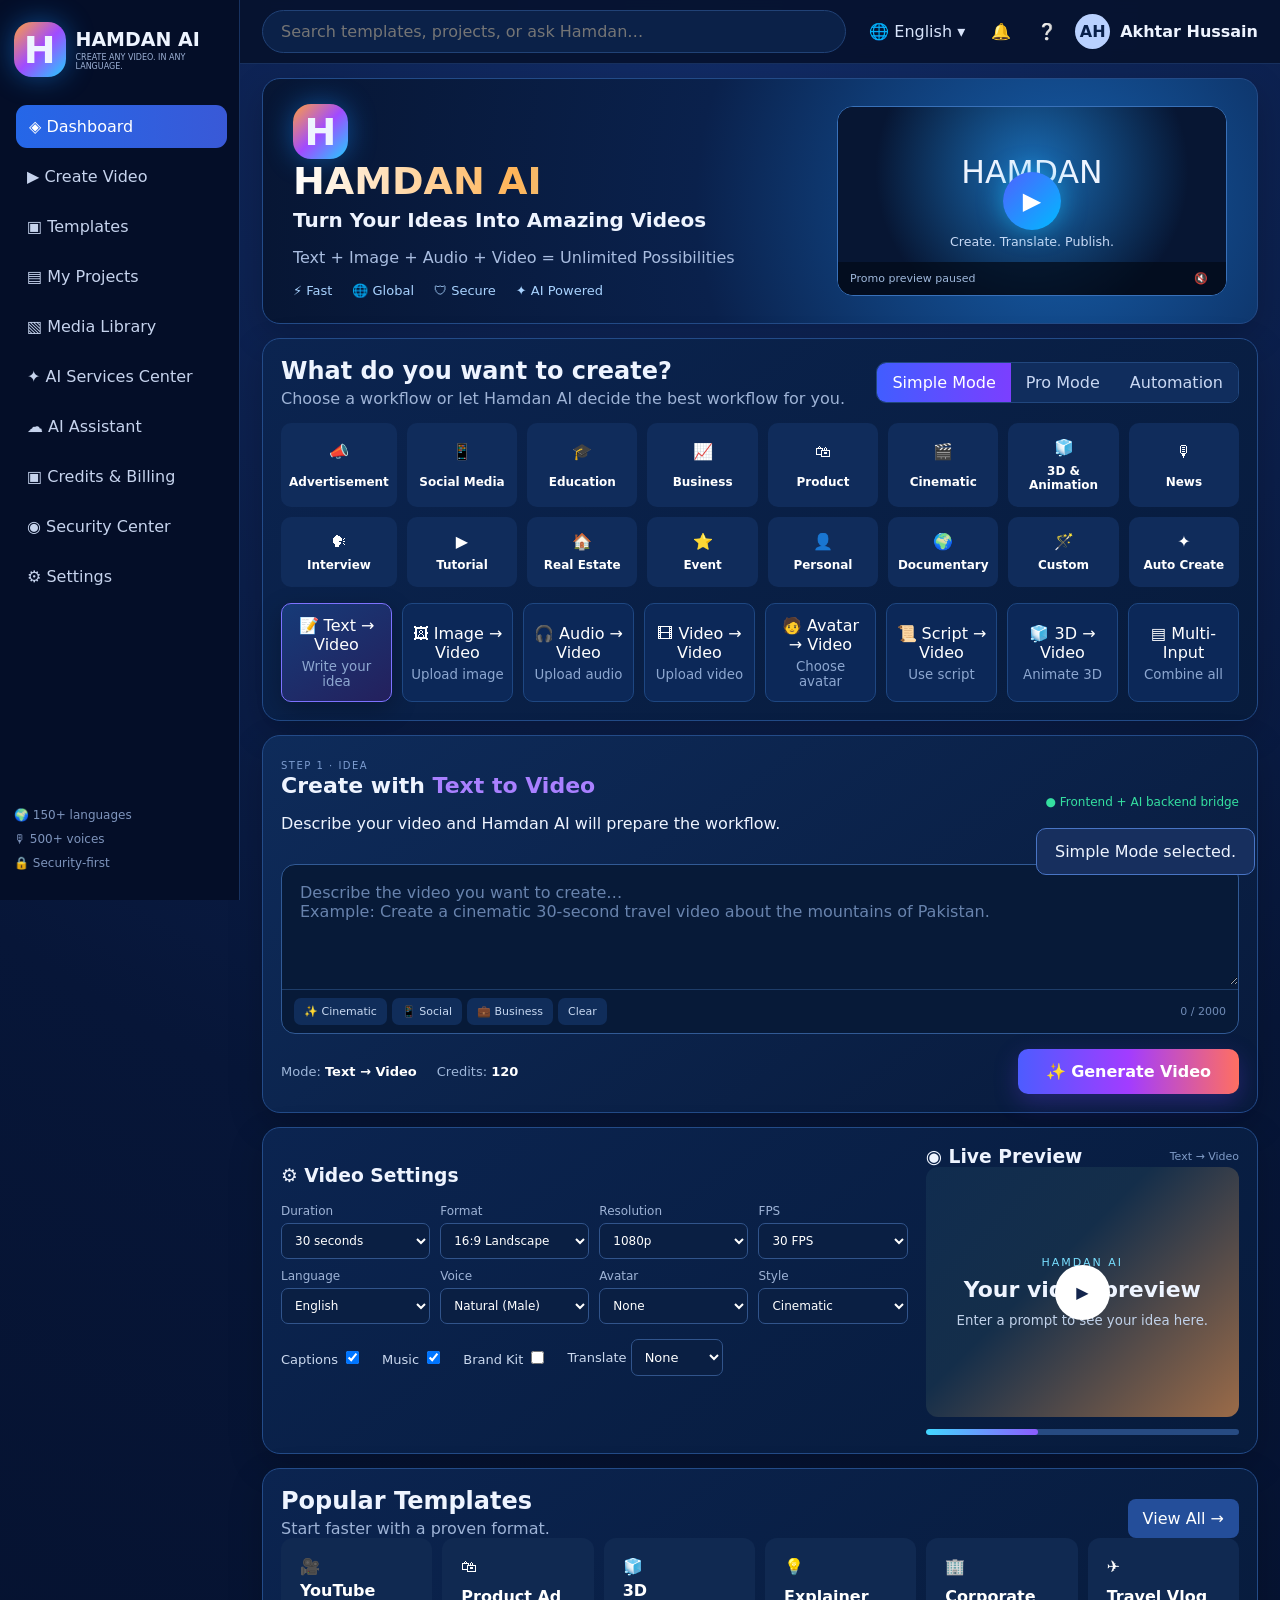
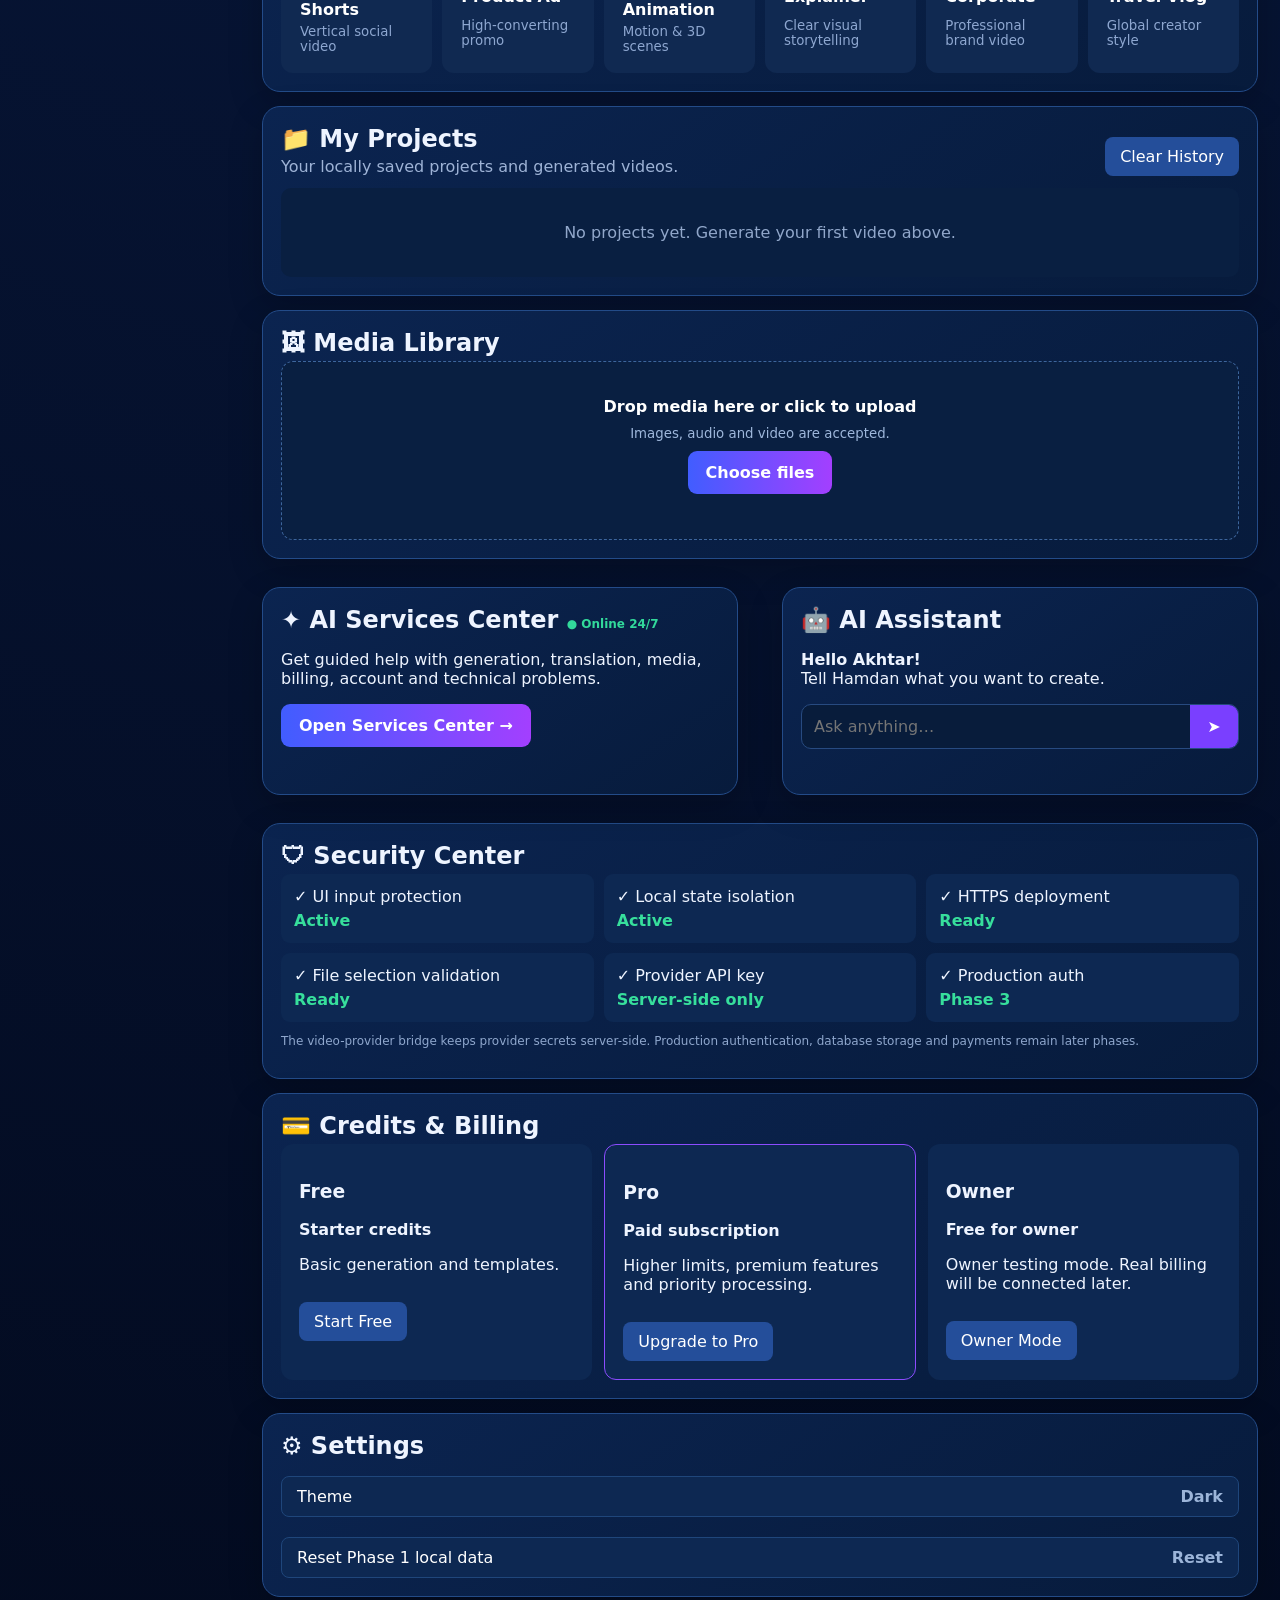
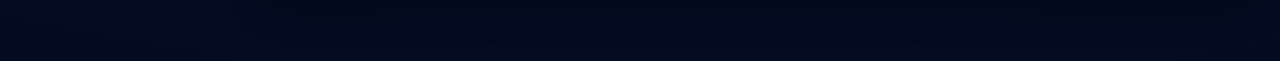
==== commit 37b54500: "Fix duplicate generation handler and make app generation flow authoritative" ====
--- a/index.html
+++ b/index.html
@@ -12,101 +12,28 @@
   <aside class="sidebar">
     <div class="brand"><div class="logo">H</div><div><b>HAMDAN AI</b><small>CREATE ANY VIDEO. IN ANY LANGUAGE.</small></div></div>
     <nav aria-label="Main navigation">
-      <a class="active" href="#dashboard">◈ Dashboard</a>
-      <a href="#create">▶ Create Video</a>
-      <a href="#templates">▣ Templates</a>
-      <a href="#projects">▤ My Projects</a>
-      <a href="#media">▧ Media Library</a>
-      <a href="#services">✦ AI Services Center</a>
-      <a href="#assistant">☁ AI Assistant</a>
-      <a href="#billing">▣ Credits & Billing</a>
-      <a href="#security">◉ Security Center</a>
-      <a href="#settings">⚙ Settings</a>
+      <a class="active" href="#dashboard">◈ Dashboard</a><a href="#create">▶ Create Video</a><a href="#templates">▣ Templates</a><a href="#projects">▤ My Projects</a><a href="#media">▧ Media Library</a><a href="#services">✦ AI Services Center</a><a href="#assistant">☁ AI Assistant</a><a href="#billing">▣ Credits & Billing</a><a href="#security">◉ Security Center</a><a href="#settings">⚙ Settings</a>
     </nav>
     <div class="sidebar-foot">🌍 150+ languages<br>🎙 500+ voices<br>🔒 Security-first</div>
   </aside>
-
   <main>
-    <header class="topbar">
-      <input id="search" placeholder="Search templates, projects, or ask Hamdan…" aria-label="Search">
-      <div class="top-actions"><button id="languageBtn" type="button">🌐 <span id="languageLabel">English</span> ▾</button><button id="notificationsBtn" type="button">🔔</button><button id="helpBtn" type="button">❔</button><div class="avatar">AH</div><b>Akhtar Hussain</b></div>
-    </header>
-
-    <section id="dashboard" class="hero">
-      <div class="hero-copy"><div class="hero-logo">H</div><h1>HAMDAN AI</h1><h2>Turn Your Ideas Into Amazing Videos</h2><p>Text + Image + Audio + Video = Unlimited Possibilities</p><div class="badges"><span>⚡ Fast</span><span>🌐 Global</span><span>🛡 Secure</span><span>✦ AI Powered</span></div></div>
-      <div class="promo-player" id="promoPlayer" aria-label="Hamdan AI promotional preview">
-        <div class="promo-scene scene-a">HAMDAN <strong>AI</strong><small>Create. Translate. Publish.</small></div>
-        <div class="promo-scene scene-b">TEXT <strong>→ VIDEO</strong><small>Bring every idea to life.</small></div>
-        <div class="promo-scene scene-c">GLOBAL <strong>🌍</strong><small>150+ languages and creator workflows.</small></div>
-        <button class="play" id="promoPlay" type="button" aria-label="Play promotional video">▶</button>
-        <div class="promo-controls"><span id="promoStatus">Promo preview paused</span><button id="promoMute" type="button" aria-label="Toggle promo sound">🔇</button></div>
-      </div>
-    </section>
-
-    <section id="create" class="panel">
-      <div class="section-head"><div><h2>What do you want to create?</h2><p>Choose a workflow or let Hamdan AI decide the best workflow for you.</p></div><div class="tabs" role="tablist"><button class="selected" data-workflow="simple" type="button">Simple Mode</button><button data-workflow="pro" type="button">Pro Mode</button><button data-workflow="automation" type="button">Automation</button></div></div>
-      <div class="cards categories">
-        <button data-category="Advertisement" type="button">📣<b>Advertisement</b></button><button data-category="Social Media" type="button">📱<b>Social Media</b></button><button data-category="Education" type="button">🎓<b>Education</b></button><button data-category="Business" type="button">📈<b>Business</b></button><button data-category="Product" type="button">🛍<b>Product</b></button><button data-category="Cinematic" type="button">🎬<b>Cinematic</b></button><button data-category="3D & Animation" type="button">🧊<b>3D & Animation</b></button><button data-category="News" type="button">🎙<b>News</b></button>
-        <button data-category="Interview" type="button">🗣<b>Interview</b></button><button data-category="Tutorial" type="button">▶<b>Tutorial</b></button><button data-category="Real Estate" type="button">🏠<b>Real Estate</b></button><button data-category="Event" type="button">⭐<b>Event</b></button><button data-category="Personal" type="button">👤<b>Personal</b></button><button data-category="Documentary" type="button">🌍<b>Documentary</b></button><button data-category="Custom" type="button">🪄<b>Custom</b></button><button data-category="Auto Create" type="button">✦<b>Auto Create</b></button>
-      </div>
-      <div class="start-row">
-        <button data-mode="text" type="button">📝 Text → Video<small>Write your idea</small></button>
-        <button data-mode="image" type="button">🖼 Image → Video<small>Upload image</small></button>
-        <button data-mode="audio" type="button">🎧 Audio → Video<small>Upload audio</small></button>
-        <button data-mode="video" type="button">🎞 Video → Video<small>Upload video</small></button>
-        <button data-mode="avatar" type="button">🧑 Avatar → Video<small>Choose avatar</small></button>
-        <button data-mode="script" type="button">📜 Script → Video<small>Use script</small></button>
-        <button data-mode="3d" type="button">🧊 3D → Video<small>Animate 3D</small></button>
-        <button data-mode="multi" type="button">▤ Multi-Input<small>Combine all</small></button>
-      </div>
-    </section>
-
-    <section class="creator panel" aria-labelledby="creatorTitle">
-      <div class="creator-head"><div><span class="eyebrow">STEP 1 · IDEA</span><h2 id="creatorTitle">Create with <span id="currentMode">Text to Video</span></h2><p id="modeHint">Describe your video and Hamdan AI will prepare the workflow.</p></div><span class="ready">● Frontend + AI backend bridge</span></div>
-      <div class="prompt-wrap"><textarea id="prompt" rows="4" maxlength="5000" placeholder="Describe the video you want to create…\nExample: Create a cinematic 30-second travel video about the mountains of Pakistan."></textarea><div class="prompt-tools"><div><button data-prompt-template="cinematic" type="button">✨ Cinematic</button><button data-prompt-template="social" type="button">📱 Social</button><button data-prompt-template="business" type="button">💼 Business</button><button id="clearPrompt" type="button">Clear</button></div><span id="charCount">0 / 2000</span></div></div>
-      <div class="upload-panel" id="uploadPanel" hidden>
-        <label class="upload-box" for="mediaInput"><span id="uploadIcon">＋</span><b id="uploadTitle">Add media</b><small id="uploadHelp">Choose a file from your device.</small><input id="mediaInput" type="file" hidden></label><div id="fileName" class="file-name">No file selected</div>
-      </div>
-      <div class="creator-actions"><div class="creator-summary"><span>Mode: <b id="modeSummary">Text → Video</b></span><span>Credits: <b id="creditSummary">120</b></span></div><button id="generateBtn" class="generate-main" type="button">✨ Generate Video</button></div>
-    </section>
-
-    <section class="workspace panel">
-      <div class="settings">
-        <h3>⚙ Video Settings</h3>
-        <div class="grid">
-          <label>Duration<select id="duration"><option>30 seconds</option><option>60 seconds</option><option>2 minutes</option><option>5 minutes</option></select></label>
-          <label>Format<select id="format"><option>16:9 Landscape</option><option>9:16 Portrait</option><option>1:1 Square</option></select></label>
-          <label>Resolution<select id="resolution"><option>1080p</option><option>720p</option><option>4K</option></select></label>
-          <label>FPS<select id="fps"><option>30 FPS</option><option>60 FPS</option></select></label>
-          <label>Language<select id="language"><option>Auto-detect</option><option>English</option><option>Urdu</option><option>Arabic</option><option>Spanish</option><option>French</option><option>Chinese</option><option>Hindi</option><option>Turkish</option></select></label>
-          <label>Voice<select id="voice"><option>Natural (Male)</option><option>Natural (Female)</option></select></label>
-          <label>Avatar<select id="avatar"><option>None</option><option>AI Presenter</option></select></label>
-          <label>Style<select id="style"><option>Cinematic</option><option>Realistic</option><option>Animation</option><option>Documentary</option><option>3D</option></select></label>
-        </div>
-        <div class="toggles"><label>Captions <input id="captions" type="checkbox" checked></label><label>Music <input id="music" type="checkbox" checked></label><label>Brand Kit <input id="brandKit" type="checkbox"></label><label>Translate <select id="translate"><option>None</option><option>Urdu</option><option>Arabic</option><option>Spanish</option></select></label></div>
-      </div>
-      <div class="preview"><div class="preview-head"><h3>◉ Live Preview</h3><span id="previewMode">Text → Video</span></div><div class="preview-box" id="previewBox"><div class="preview-art"><span>HAMDAN AI</span><b id="previewTitle">Your video preview</b><small id="previewText">Enter a prompt to see your idea here.</small></div><button id="previewPlay" type="button">▶</button></div><div class="timeline"><span></span></div></div>
-    </section>
-
-    <section id="templates" class="panel"><div class="section-head"><div><h2>Popular Templates</h2><p>Start faster with a proven format.</p></div><button id="viewTemplates" type="button">View All →</button></div><div class="template-grid">
-      <button data-template="YouTube Shorts" type="button">🎥<b>YouTube Shorts</b><small>Vertical social video</small></button><button data-template="Product Ad" type="button">🛍<b>Product Ad</b><small>High-converting promo</small></button><button data-template="3D Animation" type="button">🧊<b>3D Animation</b><small>Motion & 3D scenes</small></button><button data-template="Explainer" type="button">💡<b>Explainer</b><small>Clear visual storytelling</small></button><button data-template="Corporate" type="button">🏢<b>Corporate</b><small>Professional brand video</small></button><button data-template="Travel Vlog" type="button">✈️<b>Travel Vlog</b><small>Global creator style</small></button>
-    </div></section>
-
-    <section id="projects" class="panel"><div class="section-head"><div><h2>📁 My Projects</h2><p>Your locally saved Phase 2 projects and generated videos.</p></div><button id="clearProjects" type="button">Clear History</button></div><div id="projectsList" class="project-list"><div class="empty">No projects yet. Generate your first video above.</div></div></section>
-    <section id="media" class="panel"><h2>🖼 Media Library</h2><div class="media-drop" id="mediaDrop"><b>Drop media here or click to upload</b><small>Images, audio and video are accepted in Phase 1.</small><label class="secondary-btn" for="libraryInput">Choose files<input id="libraryInput" type="file" multiple hidden></label><div id="libraryFiles"></div></div></section>
-
+    <header class="topbar"><input id="search" placeholder="Search templates, projects, or ask Hamdan…" aria-label="Search"><div class="top-actions"><button id="languageBtn" type="button">🌐 <span id="languageLabel">English</span> ▾</button><button id="notificationsBtn" type="button">🔔</button><button id="helpBtn" type="button">❔</button><div class="avatar">AH</div><b>Akhtar Hussain</b></div></header>
+    <section id="dashboard" class="hero"><div class="hero-copy"><div class="hero-logo">H</div><h1>HAMDAN AI</h1><h2>Turn Your Ideas Into Amazing Videos</h2><p>Text + Image + Audio + Video = Unlimited Possibilities</p><div class="badges"><span>⚡ Fast</span><span>🌐 Global</span><span>🛡 Secure</span><span>✦ AI Powered</span></div></div><div class="promo-player" id="promoPlayer" aria-label="Hamdan AI promotional preview"><div class="promo-scene scene-a">HAMDAN <strong>AI</strong><small>Create. Translate. Publish.</small></div><div class="promo-scene scene-b">TEXT <strong>→ VIDEO</strong><small>Bring every idea to life.</small></div><div class="promo-scene scene-c">GLOBAL <strong>🌍</strong><small>150+ languages and creator workflows.</small></div><button class="play" id="promoPlay" type="button" aria-label="Play promotional video">▶</button><div class="promo-controls"><span id="promoStatus">Promo preview paused</span><button id="promoMute" type="button" aria-label="Toggle promo sound">🔇</button></div></div></section>
+    <section id="create" class="panel"><div class="section-head"><div><h2>What do you want to create?</h2><p>Choose a workflow or let Hamdan AI decide the best workflow for you.</p></div><div class="tabs" role="tablist"><button class="selected" data-workflow="simple" type="button">Simple Mode</button><button data-workflow="pro" type="button">Pro Mode</button><button data-workflow="automation" type="button">Automation</button></div></div><div class="cards categories"><button data-category="Advertisement" type="button">📣<b>Advertisement</b></button><button data-category="Social Media" type="button">📱<b>Social Media</b></button><button data-category="Education" type="button">🎓<b>Education</b></button><button data-category="Business" type="button">📈<b>Business</b></button><button data-category="Product" type="button">🛍<b>Product</b></button><button data-category="Cinematic" type="button">🎬<b>Cinematic</b></button><button data-category="3D & Animation" type="button">🧊<b>3D & Animation</b></button><button data-category="News" type="button">🎙<b>News</b></button><button data-category="Interview" type="button">🗣<b>Interview</b></button><button data-category="Tutorial" type="button">▶<b>Tutorial</b></button><button data-category="Real Estate" type="button">🏠<b>Real Estate</b></button><button data-category="Event" type="button">⭐<b>Event</b></button><button data-category="Personal" type="button">👤<b>Personal</b></button><button data-category="Documentary" type="button">🌍<b>Documentary</b></button><button data-category="Custom" type="button">🪄<b>Custom</b></button><button data-category="Auto Create" type="button">✦<b>Auto Create</b></button></div><div class="start-row"><button data-mode="text" type="button">📝 Text → Video<small>Write your idea</small></button><button data-mode="image" type="button">🖼 Image → Video<small>Upload image</small></button><button data-mode="audio" type="button">🎧 Audio → Video<small>Upload audio</small></button><button data-mode="video" type="button">🎞 Video → Video<small>Upload video</small></button><button data-mode="avatar" type="button">🧑 Avatar → Video<small>Choose avatar</small></button><button data-mode="script" type="button">📜 Script → Video<small>Use script</small></button><button data-mode="3d" type="button">🧊 3D → Video<small>Animate 3D</small></button><button data-mode="multi" type="button">▤ Multi-Input<small>Combine all</small></button></div></section>
+    <section class="creator panel" aria-labelledby="creatorTitle"><div class="creator-head"><div><span class="eyebrow">STEP 1 · IDEA</span><h2 id="creatorTitle">Create with <span id="currentMode">Text to Video</span></h2><p id="modeHint">Describe your video and Hamdan AI will prepare the workflow.</p></div><span class="ready">● Frontend + AI backend bridge</span></div><div class="prompt-wrap"><textarea id="prompt" rows="4" maxlength="5000" placeholder="Describe the video you want to create…
+Example: Create a cinematic 30-second travel video about the mountains of Pakistan."></textarea><div class="prompt-tools"><div><button data-prompt-template="cinematic" type="button">✨ Cinematic</button><button data-prompt-template="social" type="button">📱 Social</button><button data-prompt-template="business" type="button">💼 Business</button><button id="clearPrompt" type="button">Clear</button></div><span id="charCount">0 / 5000</span></div></div><div class="upload-panel" id="uploadPanel" hidden><label class="upload-box" for="mediaInput"><span id="uploadIcon">＋</span><b id="uploadTitle">Add media</b><small id="uploadHelp">Choose a file from your device.</small><input id="mediaInput" type="file" hidden></label><div id="fileName" class="file-name">No file selected</div></div><div class="creator-actions"><div class="creator-summary"><span>Mode: <b id="modeSummary">Text → Video</b></span><span>Credits: <b id="creditSummary">120</b></span></div><button id="generateBtn" class="generate-main" type="button">✨ Generate Video</button></div></section>
+    <section class="workspace panel"><div class="settings"><h3>⚙ Video Settings</h3><div class="grid"><label>Duration<select id="duration"><option>30 seconds</option><option>60 seconds</option><option>2 minutes</option><option>5 minutes</option></select></label><label>Format<select id="format"><option>16:9 Landscape</option><option>9:16 Portrait</option><option>1:1 Square</option></select></label><label>Resolution<select id="resolution"><option>1080p</option><option>720p</option><option>4K</option></select></label><label>FPS<select id="fps"><option>30 FPS</option><option>60 FPS</option></select></label><label>Language<select id="language"><option>Auto-detect</option><option>English</option><option>Urdu</option><option>Arabic</option><option>Spanish</option><option>French</option><option>Chinese</option><option>Hindi</option><option>Turkish</option></select></label><label>Voice<select id="voice"><option>Natural (Male)</option><option>Natural (Female)</option></select></label><label>Avatar<select id="avatar"><option>None</option><option>AI Presenter</option></select></label><label>Style<select id="style"><option>Cinematic</option><option>Realistic</option><option>Animation</option><option>Documentary</option><option>3D</option></select></label></div><div class="toggles"><label>Captions <input id="captions" type="checkbox" checked></label><label>Music <input id="music" type="checkbox" checked></label><label>Brand Kit <input id="brandKit" type="checkbox"></label><label>Translate <select id="translate"><option>None</option><option>Urdu</option><option>Arabic</option><option>Spanish</option></select></label></div></div><div class="preview"><div class="preview-head"><h3>◉ Live Preview</h3><span id="previewMode">Text → Video</span></div><div class="preview-box" id="previewBox"><div class="preview-art"><span>HAMDAN AI</span><b id="previewTitle">Your video preview</b><small id="previewText">Enter a prompt to see your idea here.</small></div><button id="previewPlay" type="button">▶</button></div><div class="timeline"><span></span></div></div></section>
+    <section id="templates" class="panel"><div class="section-head"><div><h2>Popular Templates</h2><p>Start faster with a proven format.</p></div><button id="viewTemplates" type="button">View All →</button></div><div class="template-grid"><button data-template="YouTube Shorts" type="button">🎥<b>YouTube Shorts</b><small>Vertical social video</small></button><button data-template="Product Ad" type="button">🛍<b>Product Ad</b><small>High-converting promo</small></button><button data-template="3D Animation" type="button">🧊<b>3D Animation</b><small>Motion & 3D scenes</small></button><button data-template="Explainer" type="button">💡<b>Explainer</b><small>Clear visual storytelling</small></button><button data-template="Corporate" type="button">🏢<b>Corporate</b><small>Professional brand video</small></button><button data-template="Travel Vlog" type="button">✈️<b>Travel Vlog</b><small>Global creator style</small></button></div></section>
+    <section id="projects" class="panel"><div class="section-head"><div><h2>📁 My Projects</h2><p>Your locally saved projects and generated videos.</p></div><button id="clearProjects" type="button">Clear History</button></div><div id="projectsList" class="project-list"><div class="empty">No projects yet. Generate your first video above.</div></div></section>
+    <section id="media" class="panel"><h2>🖼 Media Library</h2><div class="media-drop" id="mediaDrop"><b>Drop media here or click to upload</b><small>Images, audio and video are accepted.</small><label class="secondary-btn" for="libraryInput">Choose files<input id="libraryInput" type="file" multiple hidden></label><div id="libraryFiles"></div></div></section>
     <section id="services" class="two-col"><div class="panel"><h2>✦ AI Services Center <span class="online">● Online 24/7</span></h2><p>Get guided help with generation, translation, media, billing, account and technical problems.</p><button class="primary" id="servicesBtn" type="button">Open Services Center →</button></div><div id="assistant" class="panel"><h2>🤖 AI Assistant</h2><p><b>Hello Akhtar!</b><br>Tell Hamdan what you want to create.</p><div class="chat"><input id="chat" placeholder="Ask anything…"><button id="chatBtn" type="button">➤</button></div><div id="chatReply" class="chat-reply"></div></div></section>
-
-    <section id="security" class="panel"><h2>🛡 Security Center</h2><div class="security-grid"><span>✓ UI input protection <b>Active</b></span><span>✓ Local state isolation <b>Active</b></span><span>✓ HTTPS deployment <b>Ready</b></span><span>✓ File selection validation <b>Ready</b></span><span>✓ Provider API key <b>Server-side only</b></span><span>✓ Production auth <b>Phase 3</b></span></div><p class="notice">Phase 2 adds a protected server-side video-provider bridge. Provider secrets are never placed in the browser. Production authentication, database storage and payments remain later phases.</p></section>
-
+    <section id="security" class="panel"><h2>🛡 Security Center</h2><div class="security-grid"><span>✓ UI input protection <b>Active</b></span><span>✓ Local state isolation <b>Active</b></span><span>✓ HTTPS deployment <b>Ready</b></span><span>✓ File selection validation <b>Ready</b></span><span>✓ Provider API key <b>Server-side only</b></span><span>✓ Production auth <b>Phase 3</b></span></div><p class="notice">The video-provider bridge keeps provider secrets server-side. Production authentication, database storage and payments remain later phases.</p></section>
     <section id="billing" class="panel"><h2>💳 Credits & Billing</h2><div class="pricing"><div><h3>Free</h3><strong>Starter credits</strong><p>Basic generation and templates.</p><button id="freePlan" type="button">Start Free</button></div><div class="pro"><h3>Pro</h3><strong>Paid subscription</strong><p>Higher limits, premium features and priority processing.</p><button id="proPlan" type="button">Upgrade to Pro</button></div><div><h3>Owner</h3><strong>Free for owner</strong><p>Owner testing mode. Real billing will be connected later.</p><button id="ownerMode" type="button">Owner Mode</button></div></div></section>
-
     <section id="settings" class="panel"><h2>⚙ Settings</h2><div class="settings-list"><button id="themeBtn" type="button">Theme <b>Dark</b></button><button id="resetBtn" type="button">Reset Phase 1 local data <b>Reset</b></button></div></section>
   </main>
 </div>
 <div id="toast" class="toast" role="status" aria-live="polite"></div>
 <script>window.HAMDAN_API_BASE = "";</script>
 <script src="app.js"></script>
-<script src="phase2.js"></script>
 </body>
 </html>
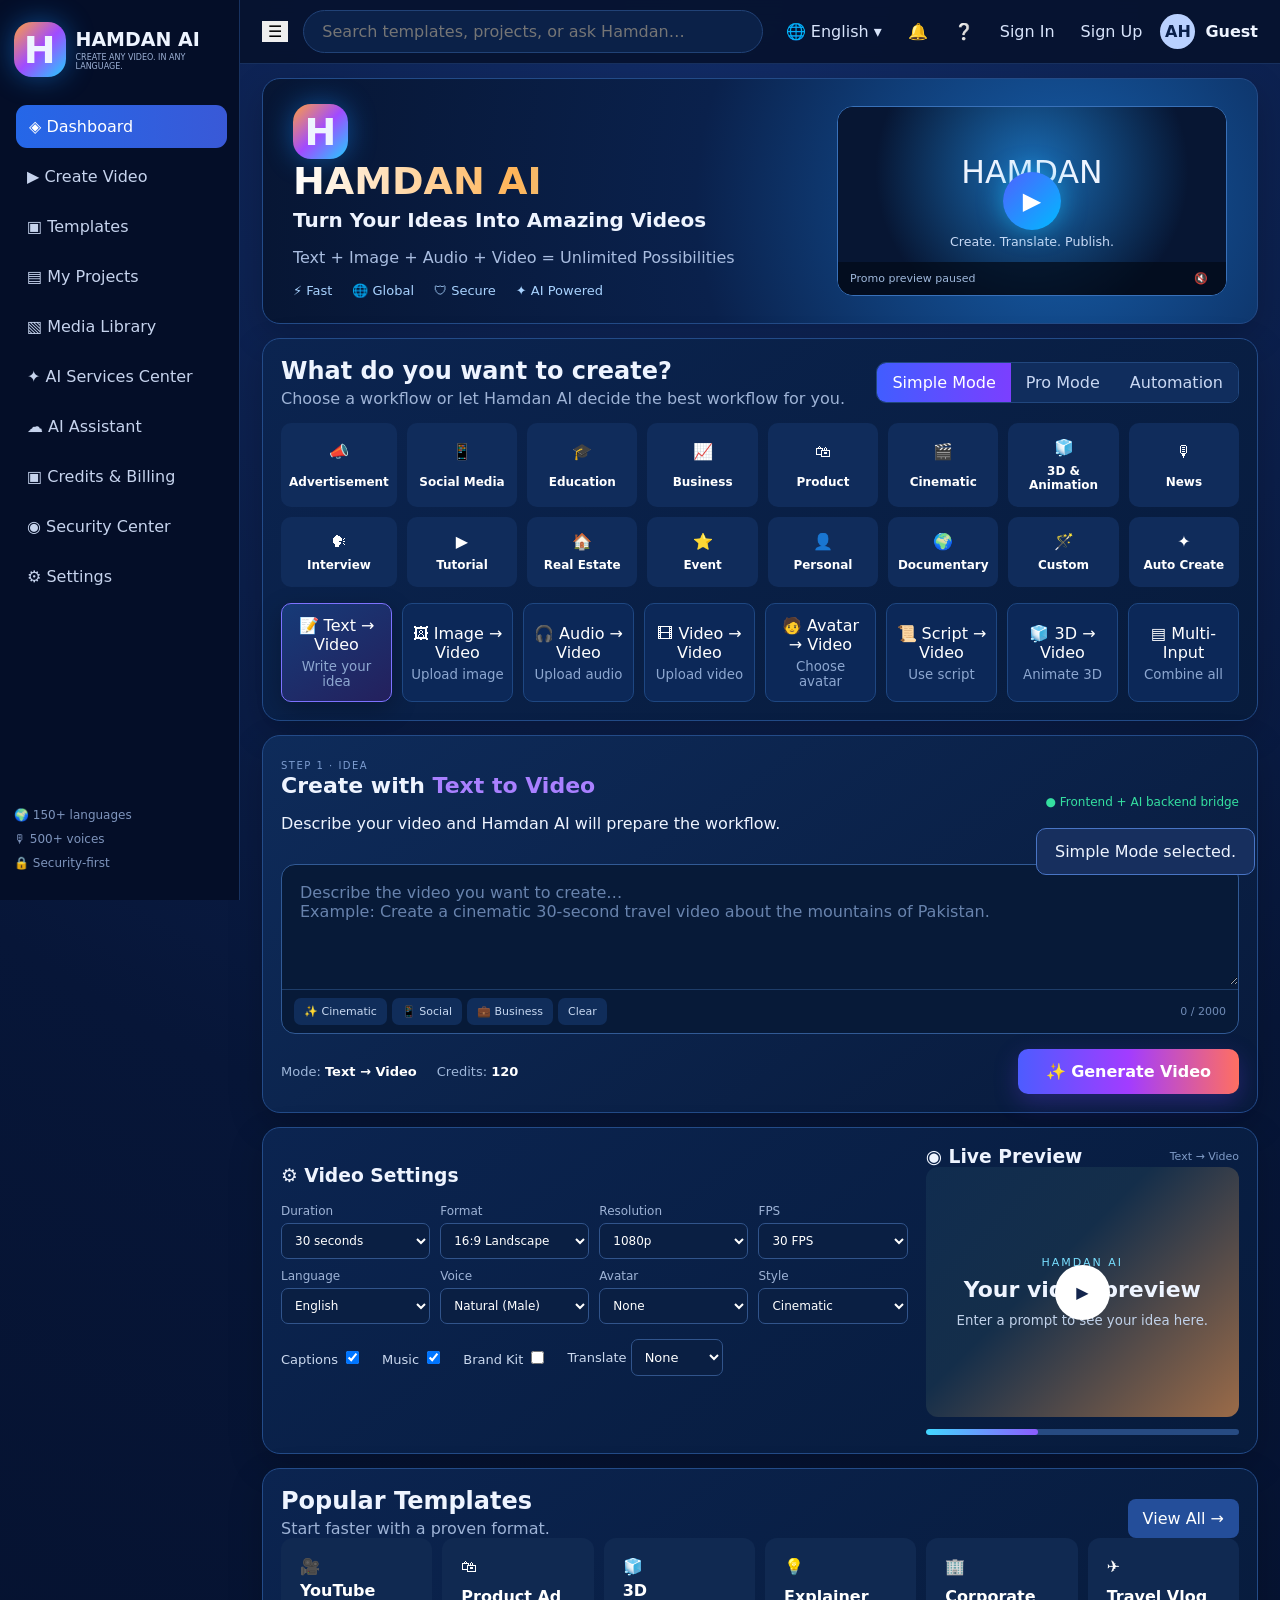
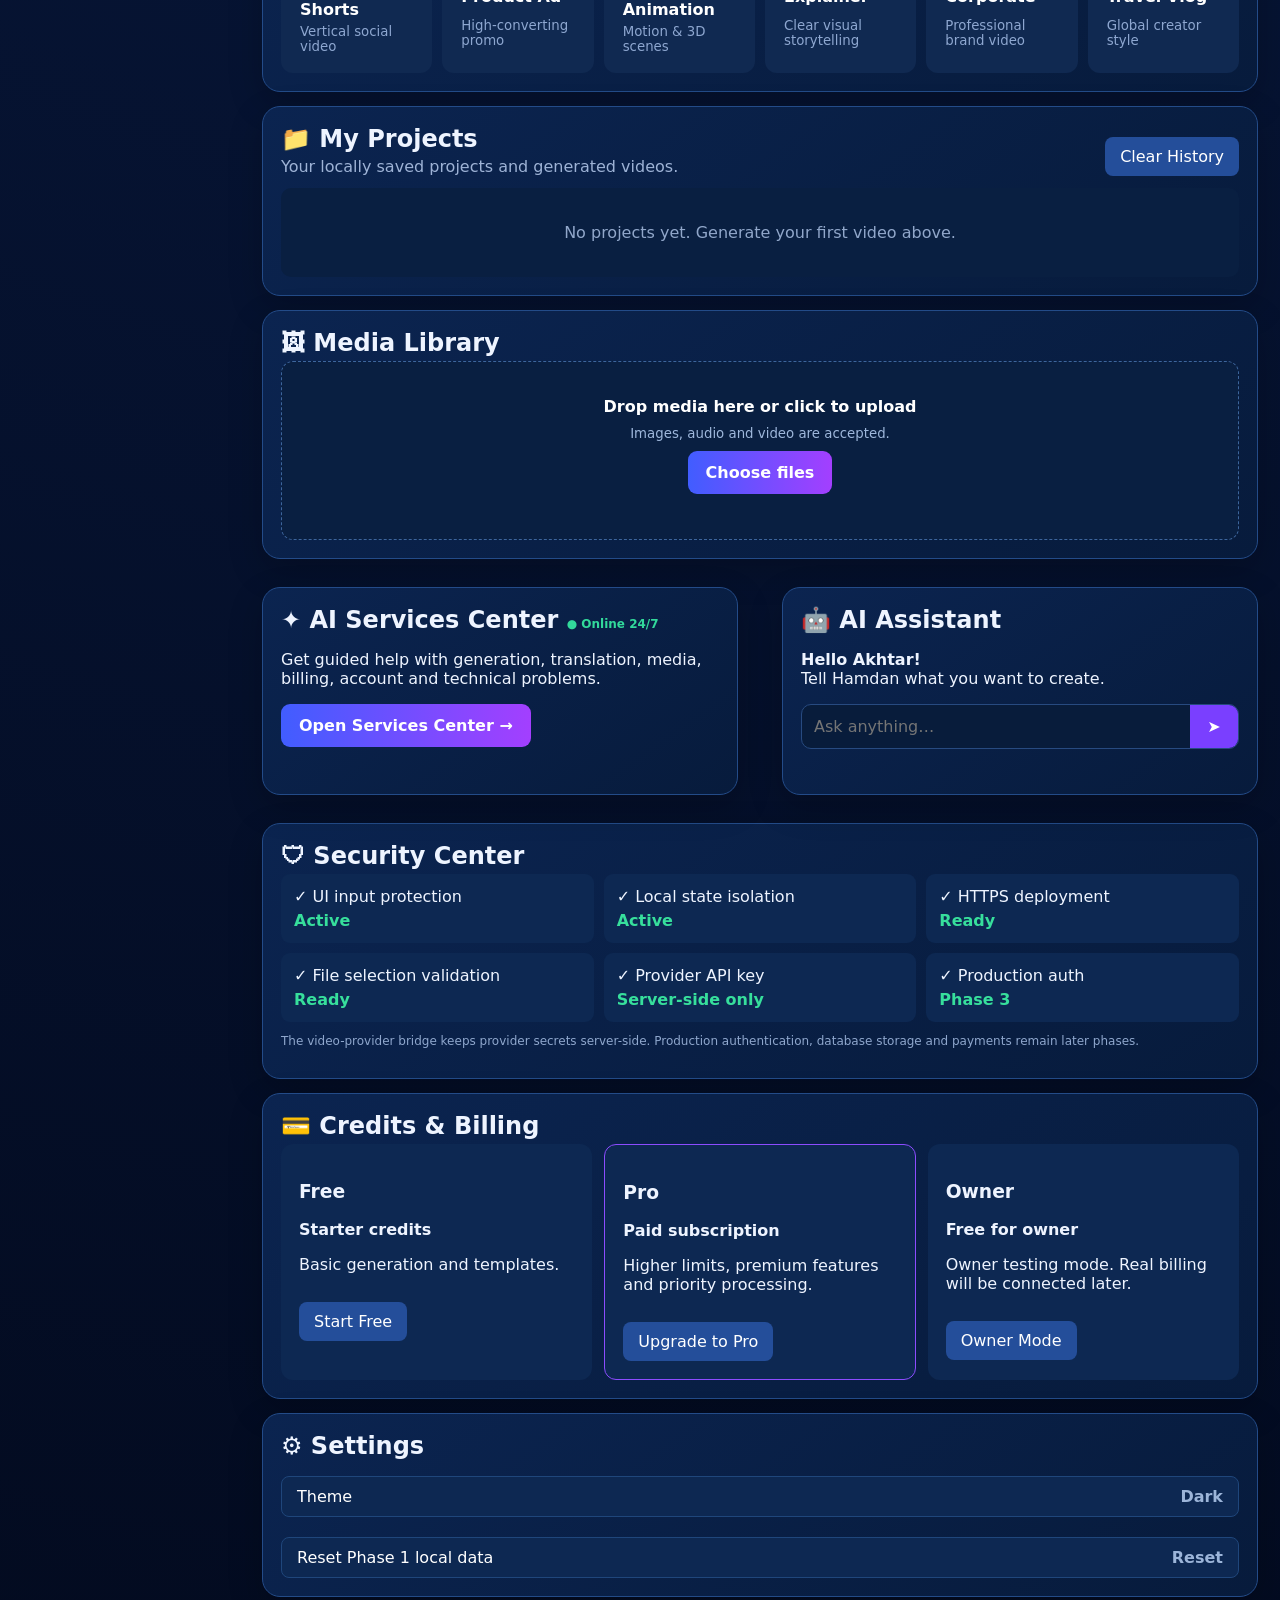
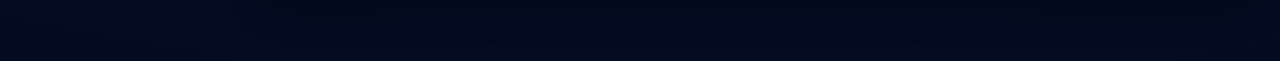
==== commit 42a5aa76: "Improve mobile navigation and add Hamdan account entry points" ====
--- a/index.html
+++ b/index.html
@@ -9,15 +9,28 @@
 </head>
 <body>
 <div class="app">
-  <aside class="sidebar">
+  <aside class="sidebar" id="sidebar">
     <div class="brand"><div class="logo">H</div><div><b>HAMDAN AI</b><small>CREATE ANY VIDEO. IN ANY LANGUAGE.</small></div></div>
     <nav aria-label="Main navigation">
       <a class="active" href="#dashboard">◈ Dashboard</a><a href="#create">▶ Create Video</a><a href="#templates">▣ Templates</a><a href="#projects">▤ My Projects</a><a href="#media">▧ Media Library</a><a href="#services">✦ AI Services Center</a><a href="#assistant">☁ AI Assistant</a><a href="#billing">▣ Credits & Billing</a><a href="#security">◉ Security Center</a><a href="#settings">⚙ Settings</a>
     </nav>
     <div class="sidebar-foot">🌍 150+ languages<br>🎙 500+ voices<br>🔒 Security-first</div>
   </aside>
+  <div class="sidebar-overlay" id="sidebarOverlay" aria-hidden="true"></div>
   <main>
-    <header class="topbar"><input id="search" placeholder="Search templates, projects, or ask Hamdan…" aria-label="Search"><div class="top-actions"><button id="languageBtn" type="button">🌐 <span id="languageLabel">English</span> ▾</button><button id="notificationsBtn" type="button">🔔</button><button id="helpBtn" type="button">❔</button><div class="avatar">AH</div><b>Akhtar Hussain</b></div></header>
+    <header class="topbar">
+      <button id="menuBtn" class="menu-btn" type="button" aria-label="Open navigation" aria-controls="sidebar" aria-expanded="false">☰</button>
+      <input id="search" placeholder="Search templates, projects, or ask Hamdan…" aria-label="Search">
+      <div class="top-actions">
+        <button id="languageBtn" type="button">🌐 <span id="languageLabel">English</span> ▾</button>
+        <button id="notificationsBtn" type="button" aria-label="Notifications">🔔</button>
+        <button id="helpBtn" type="button" aria-label="Help">❔</button>
+        <button id="signInBtn" class="auth-link" type="button">Sign In</button>
+        <button id="signUpBtn" class="auth-primary" type="button">Sign Up</button>
+        <button id="logOutBtn" class="auth-link" type="button" hidden>Log Out</button>
+        <div class="avatar" id="accountAvatar">AH</div><b id="accountLabel">Guest</b>
+      </div>
+    </header>
     <section id="dashboard" class="hero"><div class="hero-copy"><div class="hero-logo">H</div><h1>HAMDAN AI</h1><h2>Turn Your Ideas Into Amazing Videos</h2><p>Text + Image + Audio + Video = Unlimited Possibilities</p><div class="badges"><span>⚡ Fast</span><span>🌐 Global</span><span>🛡 Secure</span><span>✦ AI Powered</span></div></div><div class="promo-player" id="promoPlayer" aria-label="Hamdan AI promotional preview"><div class="promo-scene scene-a">HAMDAN <strong>AI</strong><small>Create. Translate. Publish.</small></div><div class="promo-scene scene-b">TEXT <strong>→ VIDEO</strong><small>Bring every idea to life.</small></div><div class="promo-scene scene-c">GLOBAL <strong>🌍</strong><small>150+ languages and creator workflows.</small></div><button class="play" id="promoPlay" type="button" aria-label="Play promotional video">▶</button><div class="promo-controls"><span id="promoStatus">Promo preview paused</span><button id="promoMute" type="button" aria-label="Toggle promo sound">🔇</button></div></div></section>
     <section id="create" class="panel"><div class="section-head"><div><h2>What do you want to create?</h2><p>Choose a workflow or let Hamdan AI decide the best workflow for you.</p></div><div class="tabs" role="tablist"><button class="selected" data-workflow="simple" type="button">Simple Mode</button><button data-workflow="pro" type="button">Pro Mode</button><button data-workflow="automation" type="button">Automation</button></div></div><div class="cards categories"><button data-category="Advertisement" type="button">📣<b>Advertisement</b></button><button data-category="Social Media" type="button">📱<b>Social Media</b></button><button data-category="Education" type="button">🎓<b>Education</b></button><button data-category="Business" type="button">📈<b>Business</b></button><button data-category="Product" type="button">🛍<b>Product</b></button><button data-category="Cinematic" type="button">🎬<b>Cinematic</b></button><button data-category="3D & Animation" type="button">🧊<b>3D & Animation</b></button><button data-category="News" type="button">🎙<b>News</b></button><button data-category="Interview" type="button">🗣<b>Interview</b></button><button data-category="Tutorial" type="button">▶<b>Tutorial</b></button><button data-category="Real Estate" type="button">🏠<b>Real Estate</b></button><button data-category="Event" type="button">⭐<b>Event</b></button><button data-category="Personal" type="button">👤<b>Personal</b></button><button data-category="Documentary" type="button">🌍<b>Documentary</b></button><button data-category="Custom" type="button">🪄<b>Custom</b></button><button data-category="Auto Create" type="button">✦<b>Auto Create</b></button></div><div class="start-row"><button data-mode="text" type="button">📝 Text → Video<small>Write your idea</small></button><button data-mode="image" type="button">🖼 Image → Video<small>Upload image</small></button><button data-mode="audio" type="button">🎧 Audio → Video<small>Upload audio</small></button><button data-mode="video" type="button">🎞 Video → Video<small>Upload video</small></button><button data-mode="avatar" type="button">🧑 Avatar → Video<small>Choose avatar</small></button><button data-mode="script" type="button">📜 Script → Video<small>Use script</small></button><button data-mode="3d" type="button">🧊 3D → Video<small>Animate 3D</small></button><button data-mode="multi" type="button">▤ Multi-Input<small>Combine all</small></button></div></section>
     <section class="creator panel" aria-labelledby="creatorTitle"><div class="creator-head"><div><span class="eyebrow">STEP 1 · IDEA</span><h2 id="creatorTitle">Create with <span id="currentMode">Text to Video</span></h2><p id="modeHint">Describe your video and Hamdan AI will prepare the workflow.</p></div><span class="ready">● Frontend + AI backend bridge</span></div><div class="prompt-wrap"><textarea id="prompt" rows="4" maxlength="5000" placeholder="Describe the video you want to create…
@@ -32,8 +45,24 @@
     <section id="settings" class="panel"><h2>⚙ Settings</h2><div class="settings-list"><button id="themeBtn" type="button">Theme <b>Dark</b></button><button id="resetBtn" type="button">Reset Phase 1 local data <b>Reset</b></button></div></section>
   </main>
 </div>
+<div id="authModal" class="auth-modal" hidden>
+  <div class="auth-card" role="dialog" aria-modal="true" aria-labelledby="authTitle">
+    <button id="authClose" class="auth-close" type="button" aria-label="Close">×</button>
+    <div class="auth-logo">H</div>
+    <h2 id="authTitle">Welcome back to Hamdan AI</h2>
+    <p class="auth-subtitle">Create or access your Hamdan AI creator account.</p>
+    <form id="authForm">
+      <label id="authNameRow">Full name<input id="authName" type="text" autocomplete="name" placeholder="Your name"></label>
+      <label>Email<input id="authEmail" type="email" autocomplete="email" required placeholder="you@example.com"></label>
+      <label>Password<input id="authPassword" type="password" autocomplete="current-password" minlength="8" required placeholder="At least 8 characters"></label>
+      <button id="authSubmit" class="auth-submit" type="submit">Sign In</button>
+    </form>
+    <div id="authSwitch" class="auth-switch">New to Hamdan AI? <button type="button" data-auth-mode="signup">Sign Up</button></div>
+    <small class="auth-note">Account UI is active now. Secure server-side authentication will replace this local demo session in the production auth phase.</small>
+  </div>
+</div>
 <div id="toast" class="toast" role="status" aria-live="polite"></div>
-<script>window.HAMDAN_API_BASE = "";</script>
 <script src="app.js"></script>
+<script src="auth.js"></script>
 </body>
 </html>
--- a/styles.css
+++ b/styles.css
@@ -1 +1,47 @@
-*{box-sizing:border-box}html{scroll-behavior:smooth}body{margin:0;font-family:Inter,system-ui,-apple-system,Segoe UI,sans-serif;background:#06122e;color:#eef4ff}button,input,select,textarea{font:inherit}button{cursor:pointer;border:0}.app{display:flex;min-height:100vh;background:radial-gradient(circle at 55% 0,#122c67 0,#071638 35%,#030b20 100%)}.sidebar{width:240px;padding:22px 14px;border-right:1px solid #183260;background:#040e28;position:sticky;top:0;height:100vh;flex:0 0 240px}.brand{display:flex;gap:10px;align-items:center;margin-bottom:28px}.logo,.hero-logo{width:55px;height:55px;border-radius:18px;display:grid;place-items:center;font-size:38px;font-weight:900;background:linear-gradient(135deg,#ff9f3f,#a14bff,#20cfff);box-shadow:0 0 28px #168dff77}.brand b{font-size:19px}.brand small{display:block;color:#9eb2d6;font-size:8px;margin-top:3px}.sidebar nav{display:grid;gap:7px}.sidebar nav a{color:#c6d3ed;text-decoration:none;padding:12px 13px;border-radius:11px;transition:.2s}.sidebar nav a.active,.sidebar nav a:hover{background:linear-gradient(90deg,#2567e8,#3959d7);color:#fff;transform:translateX(2px)}.sidebar-foot{position:absolute;bottom:25px;color:#7e94bc;font-size:12px;line-height:2}main{flex:1;min-width:0;padding-bottom:50px}.topbar{height:64px;border-bottom:1px solid #17305e;display:flex;align-items:center;gap:15px;padding:0 22px;background:#06122ee8;position:sticky;top:0;z-index:5;backdrop-filter:blur(12px)}.topbar input{flex:1;max-width:650px;background:#0b2148;border:1px solid #214276;border-radius:25px;padding:11px 18px;color:#fff;outline:none}.topbar input:focus,textarea:focus,select:focus{border-color:#6e73ff;box-shadow:0 0 0 3px #5d5cff22}.top-actions{display:flex;align-items:center;gap:10px;margin-left:auto;white-space:nowrap}.top-actions button{background:transparent;color:#d8e4fb;padding:8px;border-radius:8px}.top-actions button:hover{background:#102b55}.avatar{width:35px;height:35px;border-radius:50%;background:#b9d1ff;color:#09204b;display:grid;place-items:center;font-weight:800}.hero,.panel{margin:14px 22px;border:1px solid #234b88;border-radius:18px;background:linear-gradient(145deg,#0b2450,#071b3c);box-shadow:0 12px 35px #0003}.hero{min-height:245px;padding:25px 30px;display:flex;align-items:center;justify-content:space-between;gap:25px;background:radial-gradient(circle at 80% 50%,#165eaa,#0a214c 45%,#071634)}.hero-copy{min-width:0}.hero h1{font-size:38px;margin:0;background:linear-gradient(90deg,#fff,#ffb458,#9ee7ff);color:transparent;background-clip:text}.hero h2{margin:5px 0;font-size:20px}.hero p{color:#a9bde0}.badges{display:flex;gap:20px;color:#a9d3ff;font-size:13px;flex-wrap:wrap}.promo-player{width:390px;height:190px;flex:0 0 390px;border-radius:16px;overflow:hidden;position:relative;border:1px solid #3971b9;background:#06142e;box-shadow:inset 0 0 50px #0008}.promo-scene{position:absolute;inset:0;display:grid;place-content:center;text-align:center;font-size:30px;opacity:0;transform:scale(1.05);transition:opacity .6s,transform .6s;background:radial-gradient(circle at 50% 35%,#1a6db5,#071633 65%)}.promo-scene strong{color:#ffbd68}.promo-scene small{display:block;color:#c7d9f5;font-size:12px;margin-top:7px}.promo-scene.scene-a{opacity:1}.promo-player.playing .promo-scene{animation:promo 9s infinite}.promo-player.playing .scene-b{animation-delay:3s}.promo-player.playing .scene-c{animation-delay:6s}@keyframes promo{0%,28%{opacity:1;transform:scale(1)}33%,100%{opacity:0;transform:scale(1.08)}}.play{position:absolute;left:50%;top:50%;transform:translate(-50%,-50%);width:58px;height:58px;border-radius:50%;background:linear-gradient(135deg,#4e62ff,#00baff);color:#fff;font-size:24px;box-shadow:0 0 25px #18bfff88;z-index:2}.promo-controls{position:absolute;left:0;right:0;bottom:0;padding:9px 12px;background:#020a18bb;display:flex;justify-content:space-between;align-items:center;color:#9fb8db;font-size:11px}.promo-controls button{background:transparent;color:#fff}.panel{padding:18px}.section-head,.creator-head,.preview-head{display:flex;justify-content:space-between;align-items:center;gap:15px}.section-head h2,.panel h2{margin:0 0 4px}.section-head p{margin:0;color:#9eb3d6}.tabs{display:flex;border:1px solid #21477e;border-radius:10px;overflow:hidden}.tabs button{background:#102d5d;color:#c9d8f3;padding:10px 15px}.tabs .selected,.tabs button:hover{background:linear-gradient(90deg,#415dff,#7b3fff);color:white}.cards{display:grid;grid-template-columns:repeat(8,1fr);gap:10px;margin-top:15px}.categories button{padding:14px 7px;background:#102c5b;border-radius:10px;color:white;display:grid;gap:7px;place-items:center;border:1px solid transparent;transition:.2s}.categories button:hover,.categories button.selected{background:#193d78;border-color:#557fff;transform:translateY(-2px)}.categories button b{font-size:12px}.start-row{display:grid;grid-template-columns:repeat(8,1fr);gap:10px;margin-top:16px}.start-row button{padding:12px 7px;background:#0c2858;border:1px solid #1e4782;color:#fff;border-radius:10px;transition:.2s}.start-row button:hover,.start-row button.active{border-color:#7d72ff;background:linear-gradient(145deg,#163b78,#24205d);box-shadow:0 8px 25px #0004}.start-row small{display:block;color:#8da7d0;margin-top:5px}.creator{background:linear-gradient(145deg,#0e2b5a,#081a3b)}.eyebrow{font-size:10px;color:#7d9dd1;letter-spacing:1.5px}.creator-head h2{font-size:22px}.creator-head h2 span{color:#a980ff}.ready{color:#35dfa0;font-size:12px}.prompt-wrap{margin-top:15px;border:1px solid #315a95;border-radius:14px;background:#071a38;overflow:hidden}.prompt-wrap textarea{width:100%;resize:vertical;min-height:120px;background:transparent;border:0;color:#fff;padding:18px;outline:none}.prompt-wrap textarea::placeholder{color:#6883ad}.prompt-tools{display:flex;justify-content:space-between;align-items:center;padding:8px 12px;border-top:1px solid #1e3d69;color:#708bb6;font-size:11px}.prompt-tools button{background:#102d5a;color:#c7d8f1;padding:7px 10px;border-radius:7px;margin-right:5px}.prompt-tools button:hover{background:#234b88}.upload-panel{margin-top:12px}.upload-box{min-height:100px;border:1px dashed #5378b2;border-radius:12px;display:grid;place-items:center;text-align:center;padding:18px;background:#091e3e;cursor:pointer}.upload-box:hover,.media-drop.dragging{border-color:#8d74ff;background:#102855}.upload-box span{font-size:25px}.upload-box small,.file-name{color:#8ca6ce}.file-name{margin-top:7px;font-size:12px}.creator-actions{display:flex;justify-content:space-between;align-items:center;margin-top:15px;gap:15px}.creator-summary{display:flex;gap:20px;color:#9fb7da;font-size:13px}.creator-summary b{color:#fff}.generate-main{padding:13px 28px;border-radius:10px;background:linear-gradient(90deg,#4d5cff,#a23cff,#ff6f61);color:#fff;font-weight:900;box-shadow:0 8px 24px #7440ff44}.generate-main:hover{filter:brightness(1.12);transform:translateY(-1px)}.workspace{display:grid;grid-template-columns:2fr 1fr;gap:18px}.grid{display:grid;grid-template-columns:repeat(4,1fr);gap:10px}.grid label{font-size:12px;color:#9eb3d6}.grid select,.toggles select{width:100%;margin-top:5px;background:#0a1f43;border:1px solid #31548b;color:#fff;border-radius:7px;padding:9px}.toggles{display:flex;gap:20px;align-items:center;margin:15px 0;color:#cbd9ef;font-size:13px;flex-wrap:wrap}.toggles select{width:auto;display:inline-block;margin:0}.preview-head h3{margin:0}.preview-head span{font-size:11px;color:#7f9bc6}.preview-box{height:250px;border-radius:12px;background:linear-gradient(135deg,#102c4f,#142e4a 40%,#9b6b48);display:grid;place-items:center;position:relative;overflow:hidden}.preview-art{text-align:center;padding:25px}.preview-art span{display:block;color:#78dfff;font-size:11px;letter-spacing:2px}.preview-art b{display:block;font-size:22px;margin:8px 0}.preview-art small{color:#c0d1e9}.preview-box>button{position:absolute;width:55px;height:55px;border-radius:50%;background:#fff;color:#13254c}.timeline{height:6px;background:#274b82;border-radius:10px;margin-top:12px;overflow:hidden}.timeline span{display:block;width:36%;height:100%;background:linear-gradient(90deg,#42d8ff,#8c5cff);border-radius:10px}.template-grid{display:grid;grid-template-columns:repeat(6,1fr);gap:10px}.template-grid button{background:#102951;border-radius:12px;padding:18px;min-height:100px;color:#fff;text-align:left;display:grid;gap:5px;border:1px solid transparent}.template-grid button:hover{border-color:#5579c8;transform:translateY(-2px)}.template-grid small{color:#8ea7d0}.two-col{display:grid;grid-template-columns:1fr 1fr;gap:0}.two-col .panel{min-height:150px}.online{color:#32d99b;font-size:12px}.primary,.secondary-btn{padding:12px 18px;border-radius:9px;font-weight:800;background:linear-gradient(90deg,#415dff,#a33fff);color:white;display:inline-block}.chat{display:flex;background:#081c3b;border:1px solid #274a80;border-radius:10px;overflow:hidden}.chat input{flex:1;background:transparent;border:0;padding:12px;color:white;outline:none}.chat button{width:48px;background:#7a3fff;color:white}.chat-reply{margin-top:9px;color:#9eb5d7;font-size:12px;min-height:18px}.security-grid{display:grid;grid-template-columns:repeat(3,1fr);gap:10px}.security-grid span{background:#0d2852;padding:13px;border-radius:9px}.security-grid b{display:block;color:#37df9c;margin-top:5px}.notice{color:#8fa7cd;font-size:12px}.pricing{display:grid;grid-template-columns:repeat(3,1fr);gap:12px}.pricing>div{background:#0d2852;padding:18px;border-radius:12px}.pricing .pro{border:1px solid #8c4cff}.pricing button,#clearProjects,#viewTemplates,.settings-list button{margin-top:12px;padding:10px 15px;border-radius:8px;background:#244e9a;color:#fff}.media-drop{padding:35px;text-align:center;color:#9eb7db;background:#091f41;border:1px dashed #3d659c;border-radius:12px;display:grid;gap:10px;place-items:center}.media-drop b{color:#fff}.library-file{display:inline-block;margin:4px;padding:7px 10px;background:#102d5b;border-radius:7px;font-size:12px}.empty{padding:35px;text-align:center;color:#91a7ca;background:#091f41;border-radius:10px}.project-list{display:grid;gap:8px;margin-top:12px}.project-card{display:flex;align-items:center;gap:12px;padding:13px;background:#0a2348;border:1px solid #1b3d6e;border-radius:10px}.project-card small{display:block;color:#7f9bc4;margin-top:3px}.project-card>span{margin-left:auto;font-size:11px;color:#36d99a}.project-icon{width:34px;height:34px;display:grid;place-items:center;border-radius:9px;background:#182f60}.settings-list{display:grid;gap:8px}.settings-list button{display:flex;justify-content:space-between;align-items:center;background:#0d2852;border:1px solid #1f467b}.settings-list b{color:#9cb5d9}.toast{position:fixed;right:25px;bottom:25px;background:#172f5e;border:1px solid #4975c5;padding:13px 18px;border-radius:10px;opacity:0;transform:translateY(15px);transition:.25s;z-index:99;max-width:360px}.toast.show{opacity:1;transform:none}.toast.error{background:#5d1f2a;border-color:#b74c62}@media(max-width:1100px){.cards,.start-row{grid-template-columns:repeat(4,1fr)}.grid{grid-template-columns:repeat(2,1fr)}.template-grid{grid-template-columns:repeat(3,1fr)}.hero{align-items:stretch}.promo-player{width:320px;flex-basis:320px}}@media(max-width:760px){.sidebar{display:none}.top-actions b{display:none}.hero,.panel{margin:10px}.hero{padding:20px;display:block}.promo-player{width:100%;margin-top:18px}.workspace,.two-col{grid-template-columns:1fr}.cards,.start-row{grid-template-columns:repeat(2,1fr)}.template-grid{grid-template-columns:repeat(2,1fr)}.security-grid,.pricing{grid-template-columns:1fr}.hero h1{font-size:28px}.topbar{padding:0 10px}.topbar input{min-width:0}.section-head,.creator-head,.creator-actions{align-items:flex-start;flex-direction:column}.tabs{width:100%}.tabs button{flex:1}.generate-main{width:100%}.creator-summary{flex-wrap:wrap}.grid{grid-template-columns:1fr}.toggles{display:grid;grid-template-columns:1fr 1fr}.sidebar-foot{display:none}}+@import url("./base-styles.css");
+
+/* Hamdan AI — responsive navigation and dashboard polish */
+@media (max-width:760px){
+  .topbar{height:64px;padding:0 10px;gap:8px;position:sticky;top:0;z-index:60}
+  .topbar input{flex:0 1 155px;width:155px;min-width:0;max-width:155px;padding:9px 13px;font-size:13px;border-radius:18px}
+  .top-actions{gap:3px;margin-left:auto}
+  .top-actions b{display:none}
+  #languageBtn{font-size:13px;padding:7px 5px;white-space:nowrap}
+  #notificationsBtn{width:42px;height:42px;display:grid;place-items:center;padding:0;font-size:0;border:1px solid #315b9a;background:#0b2148;border-radius:12px;flex:0 0 42px;position:relative;z-index:65}
+  #notificationsBtn::before{content:"☰";font-size:23px;line-height:1}
+  #notificationsBtn:focus{outline:2px solid #6e73ff;outline-offset:2px}
+  #helpBtn{font-size:21px;padding:6px 4px}
+  .sidebar{display:block;position:fixed;left:0;top:64px;bottom:0;width:min(285px,78vw);height:calc(100dvh - 64px);padding:14px 12px 20px;z-index:55;overflow-y:auto;transform:translateX(-105%);transition:transform .22s ease;box-shadow:16px 0 40px #0009;border-right:1px solid #244d88}
+  body:has(#notificationsBtn:focus) .sidebar{transform:translateX(0)}
+  .sidebar .brand{margin-bottom:16px}
+  .sidebar nav{gap:3px}
+  .sidebar nav a{padding:11px 12px;font-size:14px;border-radius:9px}
+  .sidebar-foot{display:block;position:static;margin:18px 8px 0;font-size:11px;line-height:1.9}
+  .hero,.panel{margin:10px}
+  .hero{padding:20px}
+  main > section{scroll-margin-top:76px}
+  .section-head,.creator-head,.creator-actions{align-items:flex-start;flex-direction:column}
+  .tabs{width:100%}
+  .tabs button{flex:1}
+  .generate-main{width:100%}
+  .grid{grid-template-columns:1fr}
+  .workspace,.two-col{grid-template-columns:1fr}
+  .cards,.start-row{grid-template-columns:repeat(2,1fr)}
+  .template-grid{grid-template-columns:repeat(2,1fr)}
+  .security-grid,.pricing{grid-template-columns:1fr}
+  .toggles{display:grid;grid-template-columns:1fr 1fr}
+  .hero h1{font-size:28px}
+  .promo-player{width:100%;margin-top:18px}
+  .creator-summary{flex-wrap:wrap}
+}
+
+@media (max-width:430px){
+  .topbar{gap:5px;padding:0 7px}
+  .topbar input{width:128px;max-width:128px;flex-basis:128px;font-size:12px}
+  #languageBtn{font-size:12px}
+  #languageBtn span{display:none}
+  #notificationsBtn{width:40px;height:40px;flex-basis:40px}
+  #helpBtn{font-size:19px}
+  .avatar{width:34px;height:34px}
+  .sidebar{width:min(270px,82vw)}
+}
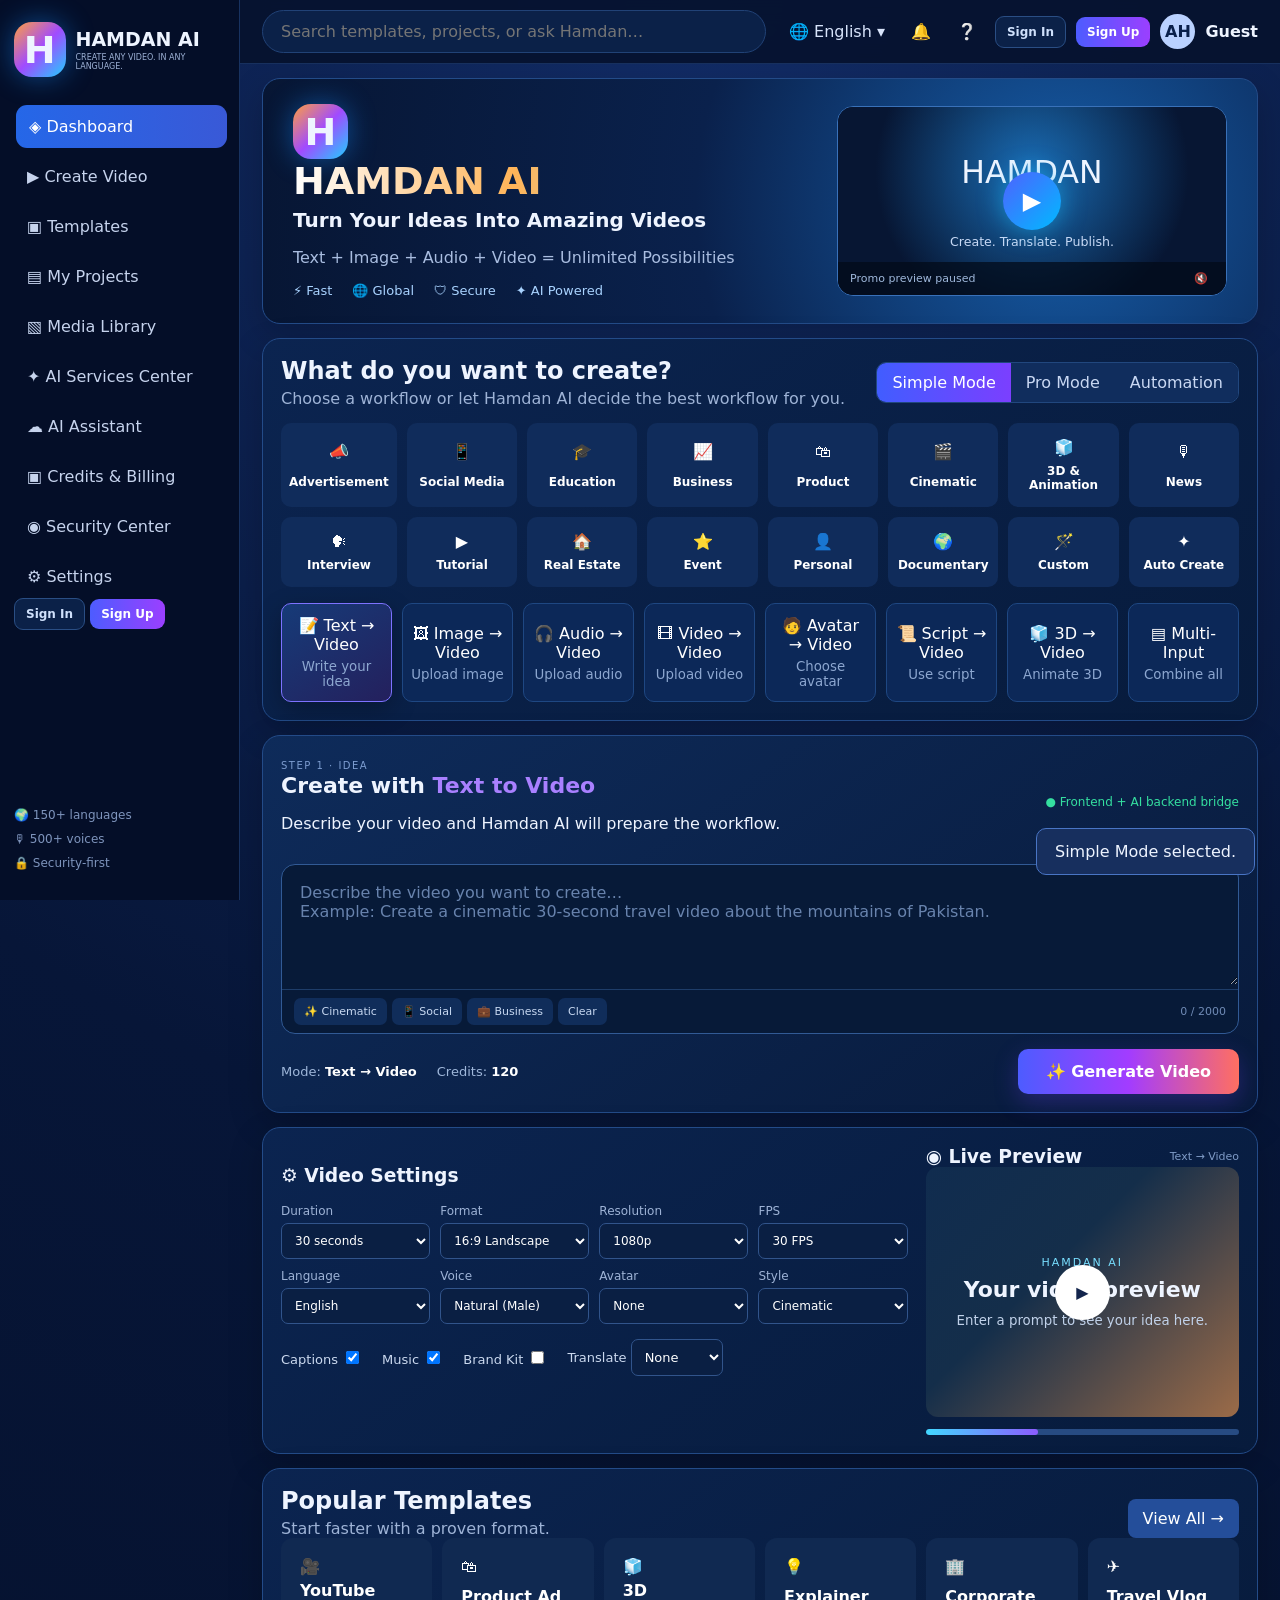
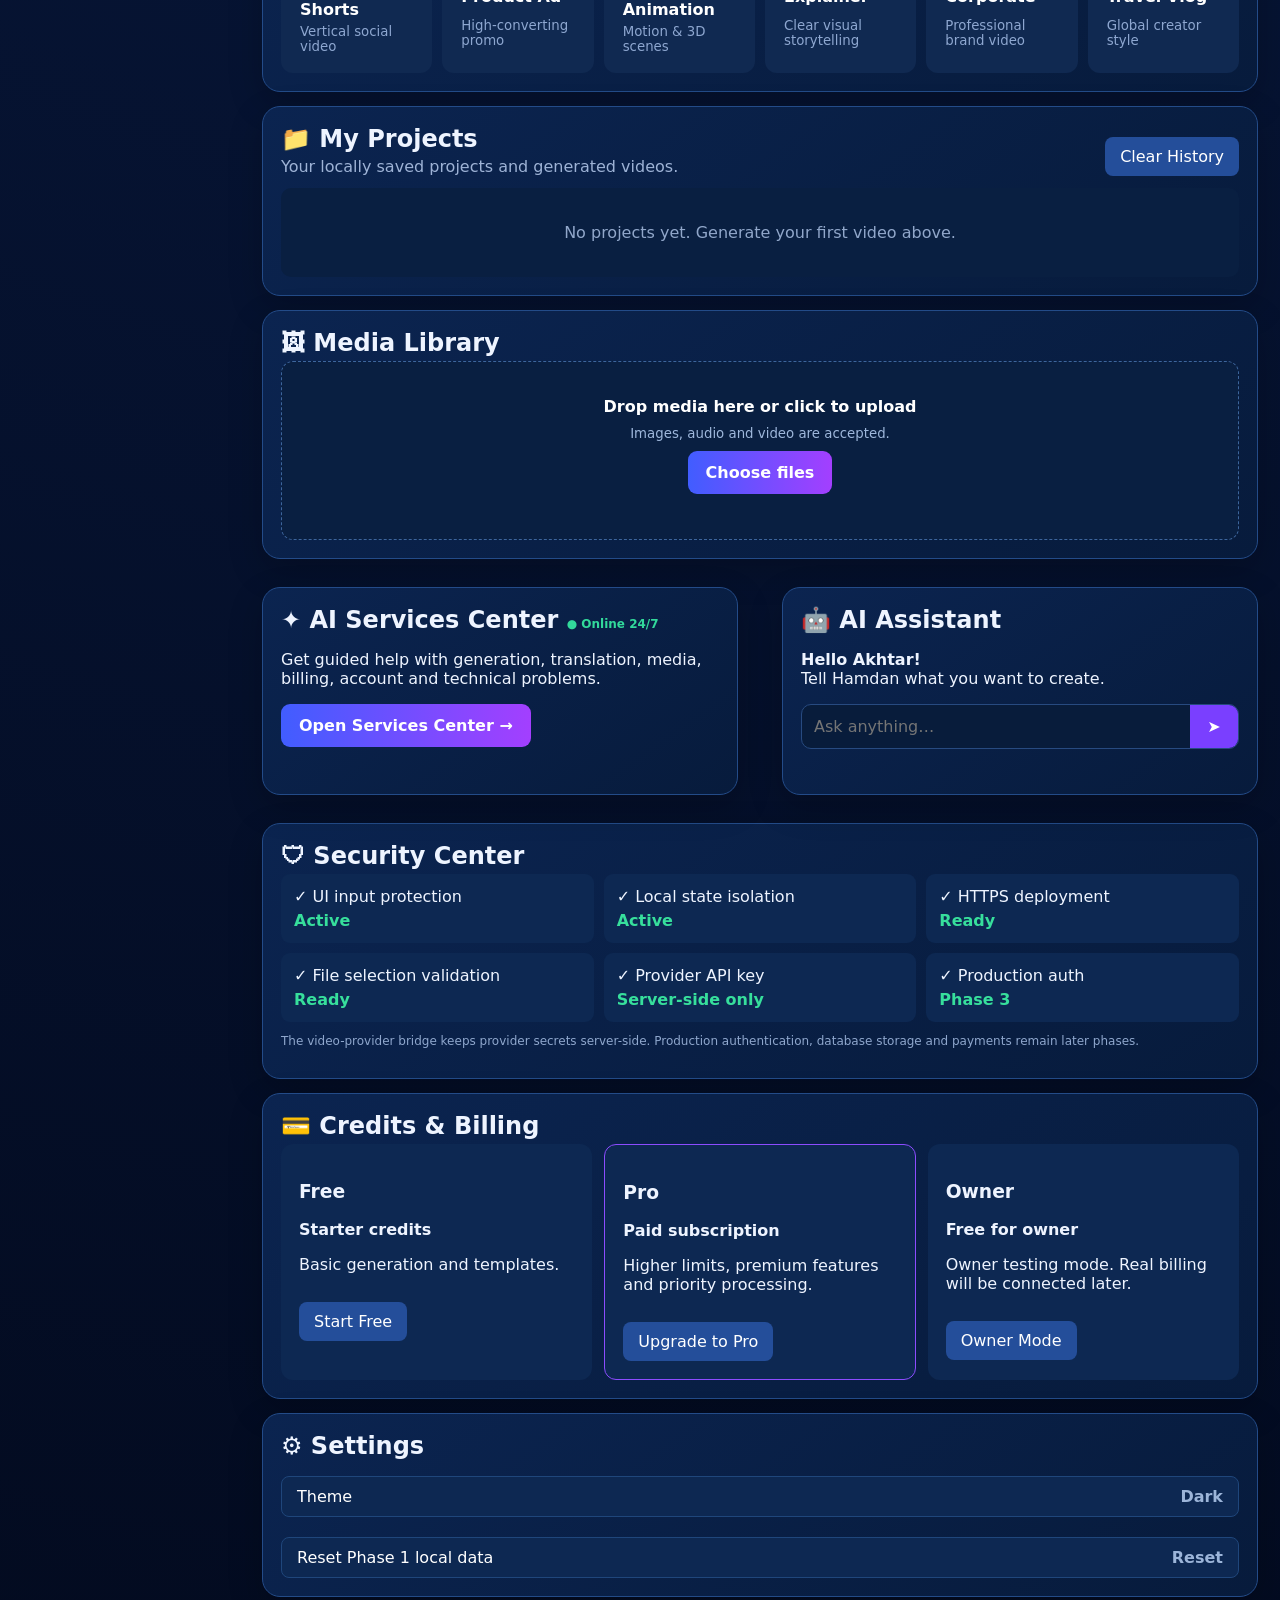
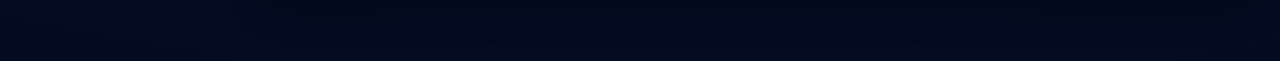
==== commit 85cfff93: "Add compact mobile drawer and visible account actions" ====
--- a/index.html
+++ b/index.html
@@ -15,6 +15,11 @@
       <a class="active" href="#dashboard">◈ Dashboard</a><a href="#create">▶ Create Video</a><a href="#templates">▣ Templates</a><a href="#projects">▤ My Projects</a><a href="#media">▧ Media Library</a><a href="#services">✦ AI Services Center</a><a href="#assistant">☁ AI Assistant</a><a href="#billing">▣ Credits & Billing</a><a href="#security">◉ Security Center</a><a href="#settings">⚙ Settings</a>
     </nav>
     <div class="sidebar-foot">🌍 150+ languages<br>🎙 500+ voices<br>🔒 Security-first</div>
+    <div class="sidebar-auth" aria-label="Account">
+      <button id="sidebarSignIn" class="auth-link" type="button" onclick="document.getElementById('signInBtn').click()">Sign In</button>
+      <button id="sidebarSignUp" class="auth-primary" type="button" onclick="document.getElementById('signUpBtn').click()">Sign Up</button>
+      <button id="sidebarLogOut" class="auth-link" type="button" hidden onclick="document.getElementById('logOutBtn').click()">Log Out</button>
+    </div>
   </aside>
   <div class="sidebar-overlay" id="sidebarOverlay" aria-hidden="true"></div>
   <main>
@@ -64,5 +69,17 @@
 <div id="toast" class="toast" role="status" aria-live="polite"></div>
 <script src="app.js"></script>
 <script src="auth.js"></script>
+<script>
+(() => {
+  const menu = document.getElementById('menuBtn');
+  const sidebar = document.getElementById('sidebar');
+  const overlay = document.getElementById('sidebarOverlay');
+  const closeMenu = () => { sidebar.classList.remove('open'); overlay.classList.remove('open'); menu.setAttribute('aria-expanded','false'); };
+  menu.addEventListener('click', () => { const open = sidebar.classList.toggle('open'); overlay.classList.toggle('open', open); menu.setAttribute('aria-expanded', String(open)); });
+  overlay.addEventListener('click', closeMenu);
+  sidebar.querySelectorAll('a').forEach(a => a.addEventListener('click', closeMenu));
+  document.addEventListener('keydown', e => { if (e.key === 'Escape') closeMenu(); });
+})();
+</script>
 </body>
 </html>
--- a/styles.css
+++ b/styles.css
@@ -1,47 +1,52 @@
 @import url("./base-styles.css");
 
-/* Hamdan AI — responsive navigation and dashboard polish */
+/* Hamdan AI — mobile navigation, compact header and account polish */
+.menu-btn{display:none;background:#0b2148!important;color:#dce9ff!important;border:1px solid #315b9a!important;border-radius:12px!important;width:42px;height:42px;padding:0!important;font-size:22px!important;flex:0 0 42px}
+.menu-btn:hover{background:#153462!important;border-color:#6e73ff!important}
+.auth-link,.auth-primary{padding:8px 11px!important;border-radius:9px!important;font-size:12px!important;font-weight:700}
+.auth-link{border:1px solid #2a4e84!important;background:#0b2148!important;color:#cfe0fb!important}
+.auth-primary{background:linear-gradient(90deg,#4d5cff,#9b3fff)!important;color:#fff!important}
+.auth-link:hover,.auth-primary:hover{filter:brightness(1.12)}
+.sidebar-overlay{display:none}
+.auth-modal{position:fixed;inset:0;background:#020817cc;backdrop-filter:blur(8px);z-index:120;display:grid;place-items:center;padding:20px}
+.auth-modal[hidden]{display:none}
+.auth-card{position:relative;width:min(440px,100%);padding:28px;border:1px solid #315b9a;border-radius:20px;background:linear-gradient(145deg,#0c2857,#061735);box-shadow:0 25px 80px #0009}
+.auth-close{position:absolute;right:14px;top:12px;background:transparent;color:#bcd0ed;font-size:28px;padding:4px 9px}
+.auth-logo{width:54px;height:54px;border-radius:17px;display:grid;place-items:center;font-size:34px;font-weight:900;background:linear-gradient(135deg,#ff9f3f,#a14bff,#20cfff);box-shadow:0 0 25px #168dff66}
+.auth-card h2{margin:16px 0 6px;font-size:25px}.auth-subtitle,.auth-note{color:#8fa8ce;font-size:12px;line-height:1.5}
+.auth-card form{display:grid;gap:12px;margin-top:18px}.auth-card label{display:grid;gap:6px;color:#bcd0ec;font-size:12px}.auth-card input{background:#071b3b;border:1px solid #2b4e84;color:#fff;border-radius:9px;padding:11px;outline:none}.auth-card input:focus{border-color:#6e73ff;box-shadow:0 0 0 3px #5d5cff22}
+.auth-submit{padding:12px;border-radius:9px;background:linear-gradient(90deg,#4d5cff,#a23cff);color:#fff;font-weight:900}.auth-switch{margin-top:14px;text-align:center;color:#9db4d5;font-size:12px}.auth-switch button{background:transparent;color:#b991ff;font-weight:800;padding:0}.auth-note{display:block;margin-top:14px}
+body.auth-open{overflow:hidden}
+
 @media (max-width:760px){
-  .topbar{height:64px;padding:0 10px;gap:8px;position:sticky;top:0;z-index:60}
-  .topbar input{flex:0 1 155px;width:155px;min-width:0;max-width:155px;padding:9px 13px;font-size:13px;border-radius:18px}
-  .top-actions{gap:3px;margin-left:auto}
+  .topbar{height:64px;padding:0 9px;gap:7px;position:sticky;top:0;z-index:70;overflow:visible}
+  .menu-btn{display:grid;place-items:center}
+  .topbar input{flex:1 1 auto;width:auto;min-width:90px;max-width:190px;padding:9px 12px;font-size:12px;border-radius:18px}
+  .top-actions{gap:2px;margin-left:auto;min-width:0}
   .top-actions b{display:none}
-  #languageBtn{font-size:13px;padding:7px 5px;white-space:nowrap}
-  #notificationsBtn{width:42px;height:42px;display:grid;place-items:center;padding:0;font-size:0;border:1px solid #315b9a;background:#0b2148;border-radius:12px;flex:0 0 42px;position:relative;z-index:65}
-  #notificationsBtn::before{content:"☰";font-size:23px;line-height:1}
-  #notificationsBtn:focus{outline:2px solid #6e73ff;outline-offset:2px}
-  #helpBtn{font-size:21px;padding:6px 4px}
-  .sidebar{display:block;position:fixed;left:0;top:64px;bottom:0;width:min(285px,78vw);height:calc(100dvh - 64px);padding:14px 12px 20px;z-index:55;overflow-y:auto;transform:translateX(-105%);transition:transform .22s ease;box-shadow:16px 0 40px #0009;border-right:1px solid #244d88}
-  body:has(#notificationsBtn:focus) .sidebar{transform:translateX(0)}
-  .sidebar .brand{margin-bottom:16px}
-  .sidebar nav{gap:3px}
-  .sidebar nav a{padding:11px 12px;font-size:14px;border-radius:9px}
-  .sidebar-foot{display:block;position:static;margin:18px 8px 0;font-size:11px;line-height:1.9}
-  .hero,.panel{margin:10px}
-  .hero{padding:20px}
+  #languageBtn{font-size:12px;padding:7px 4px;white-space:nowrap}
+  #notificationsBtn{font-size:17px;width:38px;height:38px;display:grid;place-items:center;padding:0;border:0;background:transparent;flex:0 0 38px}
+  #helpBtn{font-size:20px;padding:6px 3px}
+  .top-actions .auth-link,.top-actions .auth-primary,.top-actions #logOutBtn{display:none!important}
+  .avatar{width:35px;height:35px;flex:0 0 35px}
+
+  .sidebar{display:block;position:fixed;left:0;top:64px;bottom:0;width:min(230px,68vw);height:calc(100dvh - 64px);padding:12px 10px 18px;z-index:75;overflow-y:auto;transform:translateX(-110%);transition:transform .2s ease;box-shadow:14px 0 35px #0009;border-right:1px solid #244d88}
+  .sidebar.open{transform:translateX(0)}
+  .sidebar-overlay{position:fixed;inset:64px 0 0;background:#0007;z-index:74}
+  .sidebar-overlay.open{display:block}
+  .sidebar .brand{gap:8px;margin-bottom:13px}.sidebar .logo{width:48px;height:48px;font-size:31px;border-radius:15px}.sidebar .brand b{font-size:16px}.sidebar .brand small{font-size:7px}
+  .sidebar nav{gap:1px}.sidebar nav a{padding:9px 9px;font-size:13px;border-radius:8px}
+  .sidebar-foot{display:block;position:static;margin:12px 7px 0;font-size:10px;line-height:1.8}
+  .sidebar-auth{display:grid;gap:6px;margin:12px 5px 0;padding-top:12px;border-top:1px solid #193968}.sidebar-auth button{padding:8px 9px;border-radius:8px;font-size:12px;font-weight:700}
+  .hero,.panel{margin:10px}.hero{padding:18px}.hero h1{font-size:27px}
   main > section{scroll-margin-top:76px}
   .section-head,.creator-head,.creator-actions{align-items:flex-start;flex-direction:column}
-  .tabs{width:100%}
-  .tabs button{flex:1}
-  .generate-main{width:100%}
-  .grid{grid-template-columns:1fr}
-  .workspace,.two-col{grid-template-columns:1fr}
-  .cards,.start-row{grid-template-columns:repeat(2,1fr)}
-  .template-grid{grid-template-columns:repeat(2,1fr)}
-  .security-grid,.pricing{grid-template-columns:1fr}
-  .toggles{display:grid;grid-template-columns:1fr 1fr}
-  .hero h1{font-size:28px}
-  .promo-player{width:100%;margin-top:18px}
-  .creator-summary{flex-wrap:wrap}
+  .tabs{width:100%}.tabs button{flex:1}.generate-main{width:100%}.grid{grid-template-columns:1fr}.workspace,.two-col{grid-template-columns:1fr}.cards,.start-row{grid-template-columns:repeat(2,1fr)}.template-grid{grid-template-columns:repeat(2,1fr)}.security-grid,.pricing{grid-template-columns:1fr}.toggles{display:grid;grid-template-columns:1fr 1fr}.promo-player{width:100%;margin-top:18px}.creator-summary{flex-wrap:wrap}
 }
 
 @media (max-width:430px){
-  .topbar{gap:5px;padding:0 7px}
-  .topbar input{width:128px;max-width:128px;flex-basis:128px;font-size:12px}
-  #languageBtn{font-size:12px}
-  #languageBtn span{display:none}
-  #notificationsBtn{width:40px;height:40px;flex-basis:40px}
-  #helpBtn{font-size:19px}
-  .avatar{width:34px;height:34px}
-  .sidebar{width:min(270px,82vw)}
+  .topbar{gap:4px;padding:0 6px}.menu-btn{width:39px;height:39px;flex-basis:39px;font-size:20px!important}
+  .topbar input{max-width:145px;min-width:76px;font-size:11px;padding:8px 10px}
+  #languageBtn{font-size:11px}#languageBtn span{display:none}#notificationsBtn{width:34px;flex-basis:34px}#helpBtn{font-size:18px}.avatar{width:33px;height:33px;flex-basis:33px}
+  .sidebar{width:min(220px,72vw)}
 }
